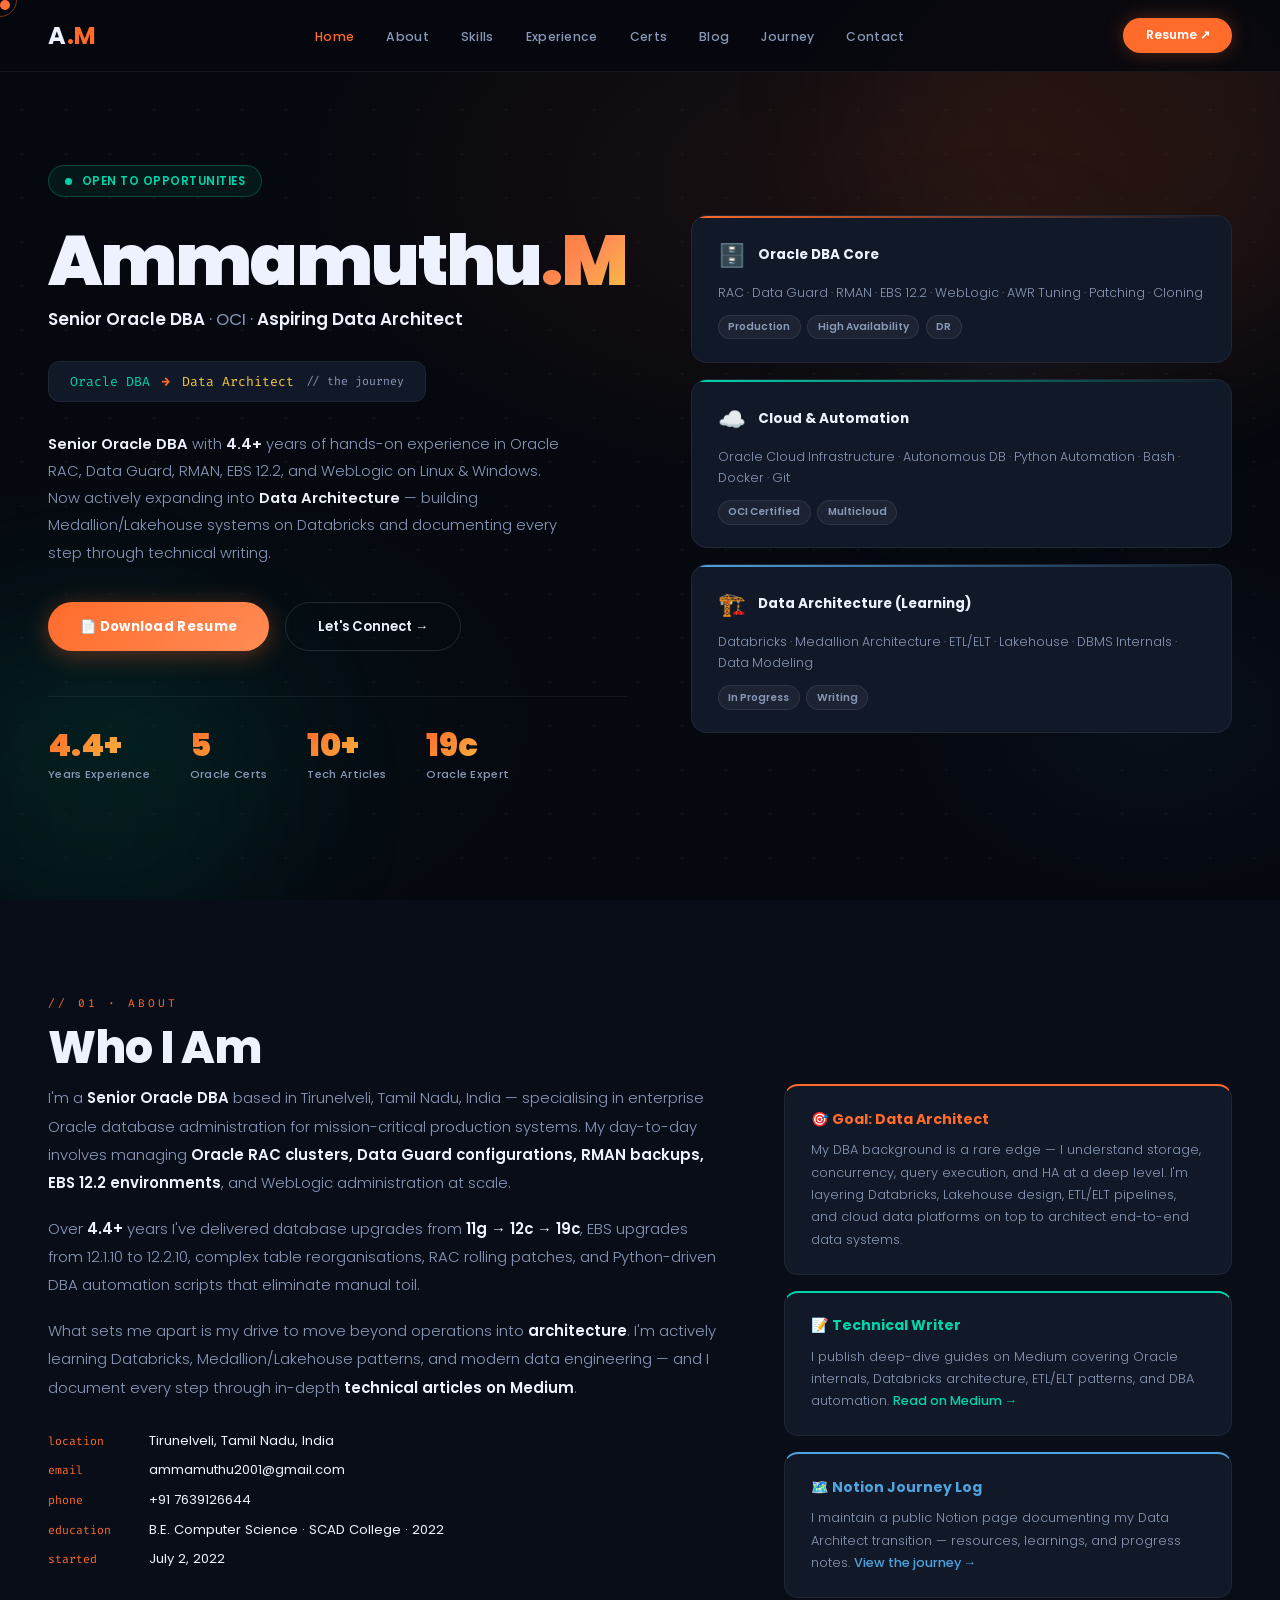
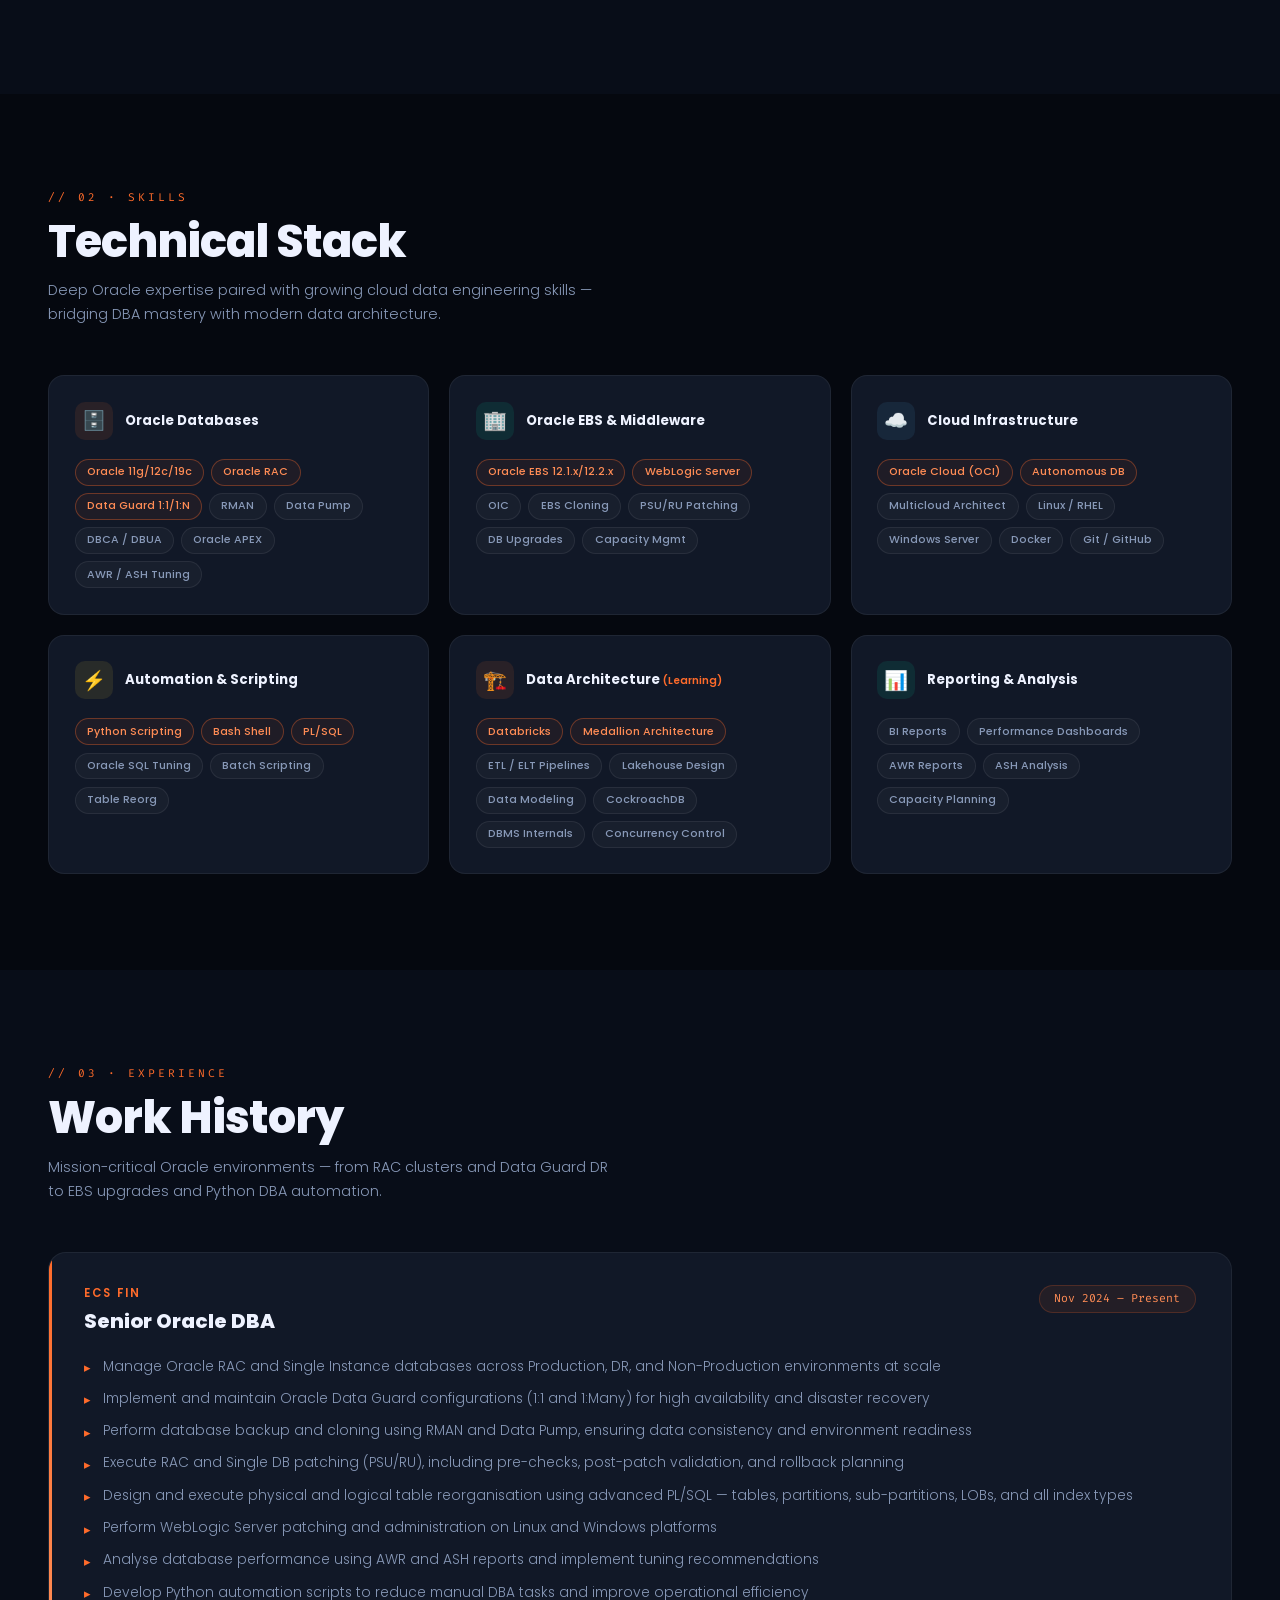
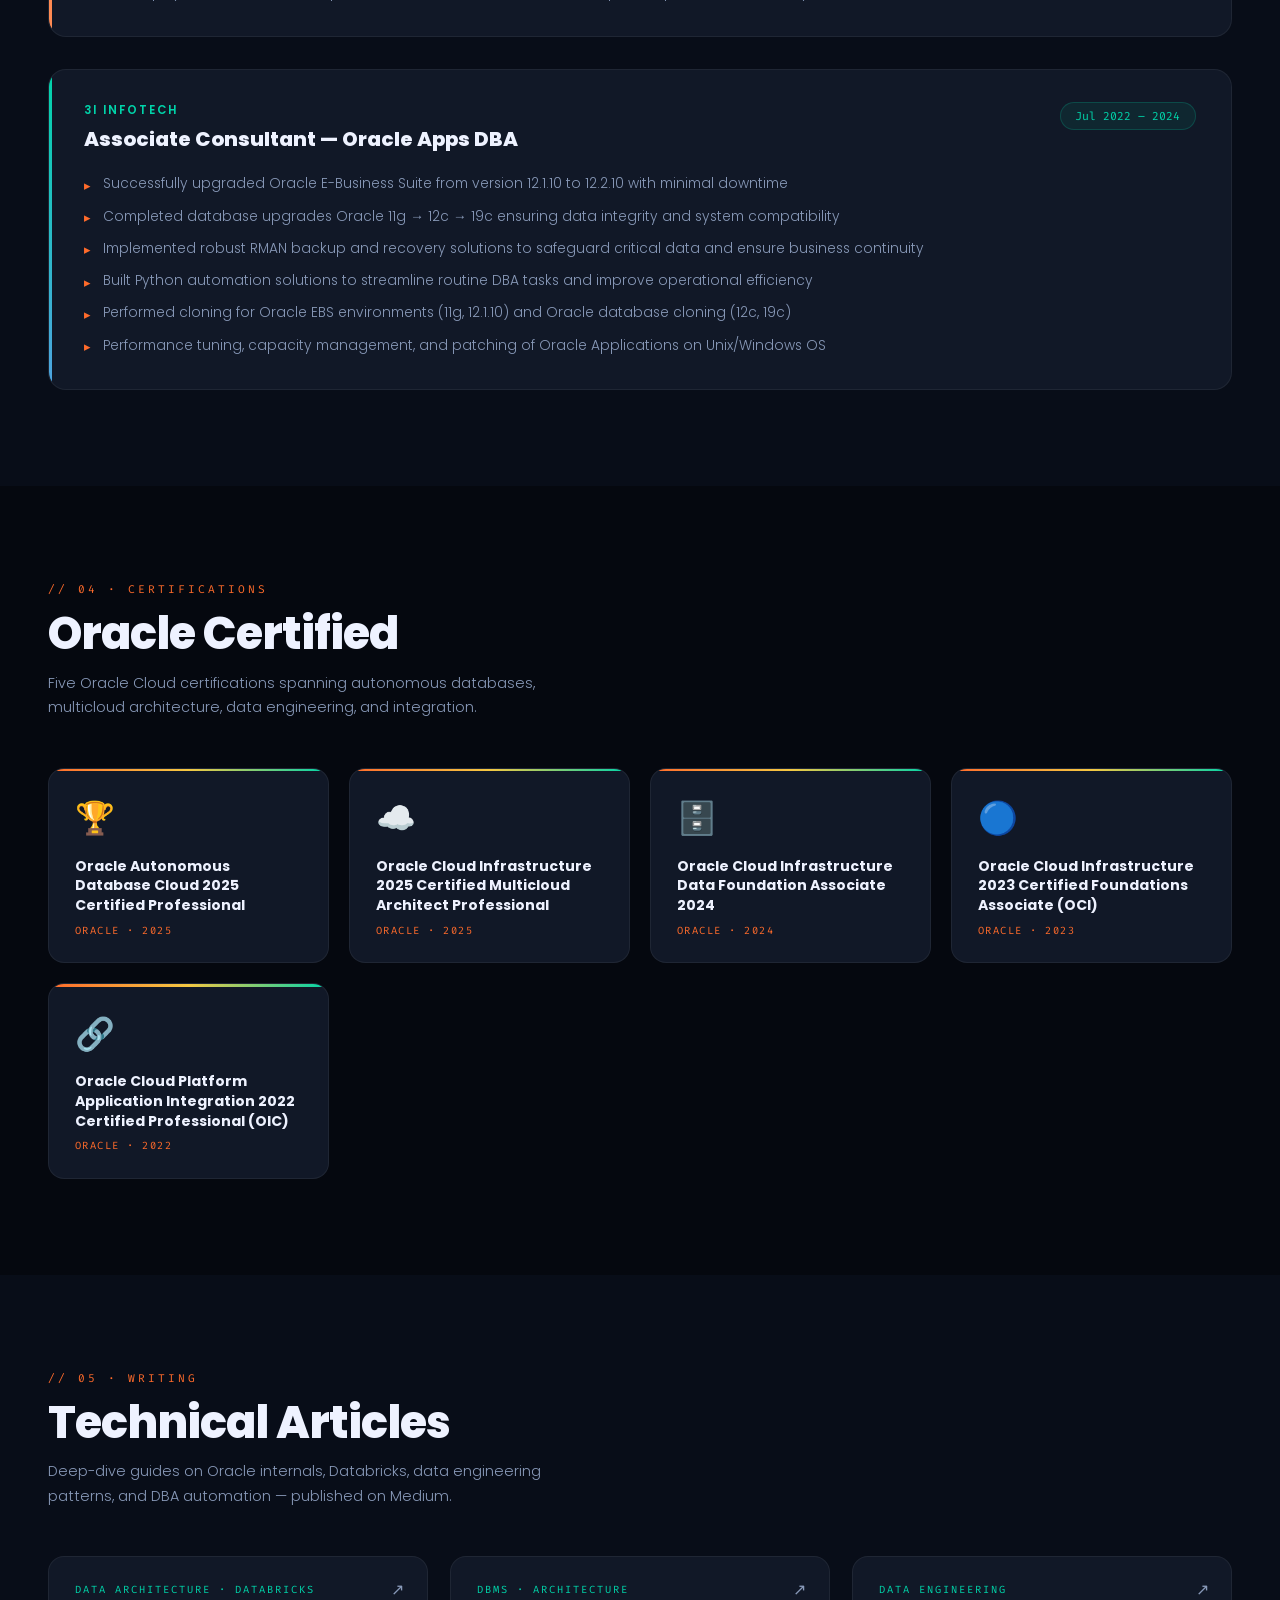
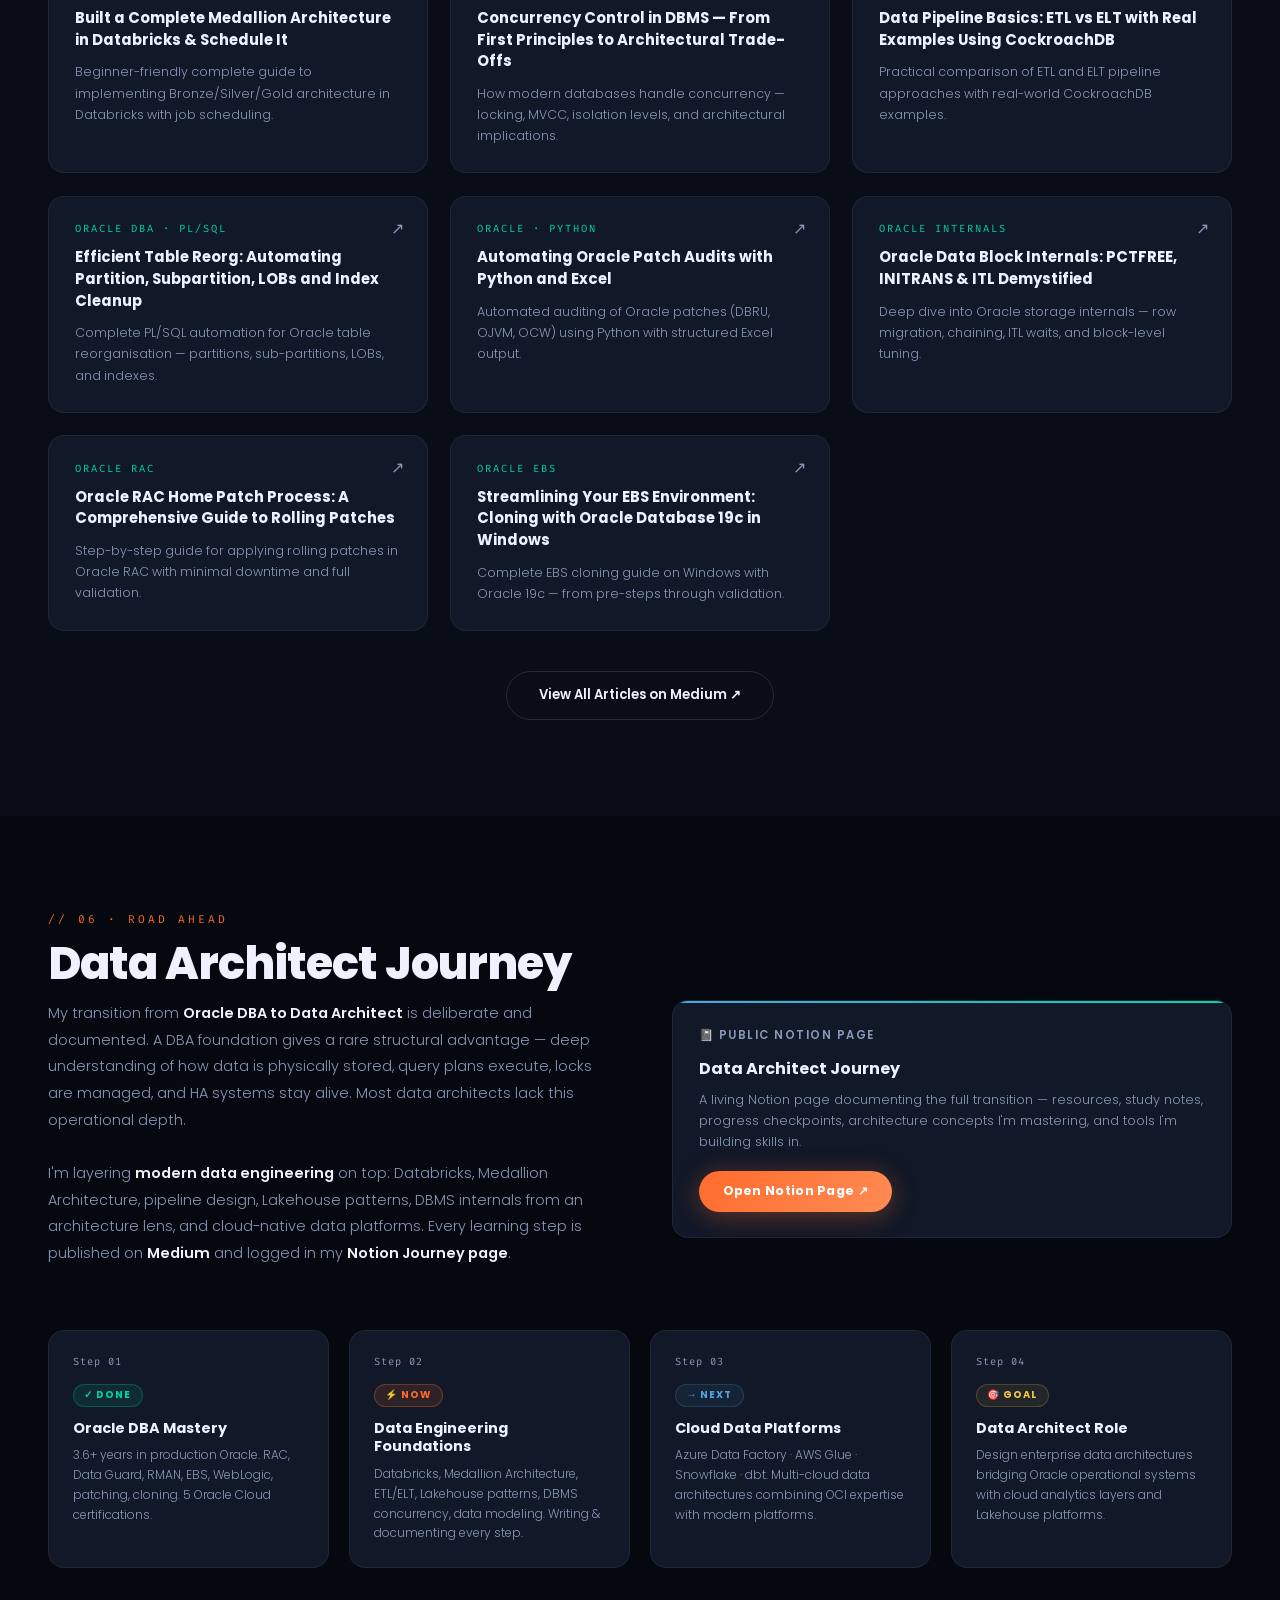
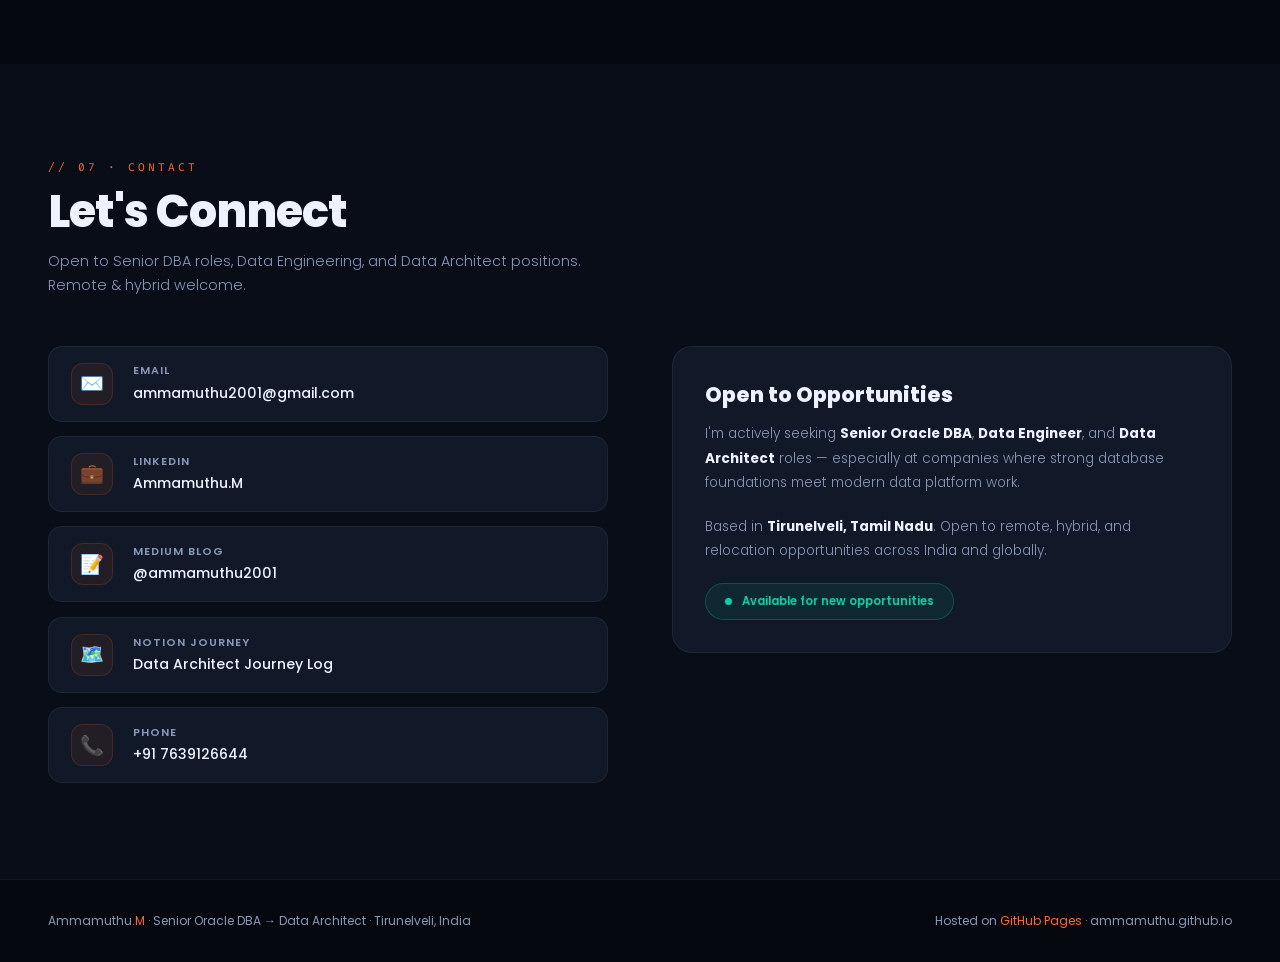
==== index.html @ e43c686a "Portfolio" ====
<!DOCTYPE html>
<html lang="en">
<head>
  <meta charset="UTF-8"/>
  <meta name="viewport" content="width=device-width, initial-scale=1.0"/>
  <title>Ammamuthu M — Senior Oracle DBA · Data Architect</title>
  <link href="https://fonts.googleapis.com/css2?family=Poppins:wght@300;400;500;600;700;800;900&family=Fira+Code:wght@300;400;500&display=swap" rel="stylesheet"/>
  <style>
    :root {
      --bg:      #05080f;
      --bg2:     #080d18;
      --bg3:     #0e1525;
      --card:    #111827;
      --orange:  #ff6b2b;
      --orange2: #ff8c55;
      --teal:    #00d4aa;
      --blue:    #4fa3e0;
      --gold:    #f5c842;
      --text:    #eef2ff;
      --sub:     #8899b8;
      --border:  rgba(255,255,255,0.06);
    }
    *,*::before,*::after{margin:0;padding:0;box-sizing:border-box;}
    html{scroll-behavior:smooth;}
    body{background:var(--bg);color:var(--text);font-family:'Poppins',sans-serif;overflow-x:hidden;}

    /* CURSOR */
    .cursor{width:10px;height:10px;border-radius:50%;background:var(--orange);position:fixed;pointer-events:none;z-index:9999;transition:transform .15s;mix-blend-mode:screen;}
    .cursor-ring{width:34px;height:34px;border-radius:50%;border:1px solid rgba(255,107,43,.45);position:fixed;pointer-events:none;z-index:9998;transition:all .18s ease;}

    /* NAV */
    nav{position:fixed;top:0;left:0;right:0;z-index:500;padding:1.1rem 3rem;display:flex;justify-content:space-between;align-items:center;background:rgba(5,8,15,.85);backdrop-filter:blur(20px);border-bottom:1px solid var(--border);}
    .nav-name{font-size:1.5rem;font-weight:700;color:var(--text);letter-spacing:.5px;}
    .nav-name span{color:var(--orange);}
    .nav-links{display:flex;gap:2rem;list-style:none;}
    .nav-links a{font-size:.77rem;font-weight:500;color:var(--sub);text-decoration:none;letter-spacing:.3px;transition:color .25s;position:relative;}
    .nav-links a::after{content:'';position:absolute;bottom:-3px;left:0;right:0;height:1.5px;background:var(--orange);transform:scaleX(0);transform-origin:left;transition:transform .3s;}
    .nav-links a:hover{color:var(--orange);}
    .nav-links a:hover::after{transform:scaleX(1);}
    .nav-cta{font-size:.75rem;font-weight:600;padding:.55rem 1.4rem;background:var(--orange);color:#fff;border-radius:50px;text-decoration:none;transition:all .3s;box-shadow:0 0 20px rgba(255,107,43,.3);}
    .nav-cta:hover{background:var(--orange2);transform:translateY(-2px);box-shadow:0 6px 30px rgba(255,107,43,.45);}

    /* HERO */
    #home{min-height:100vh;display:flex;align-items:center;padding:7rem 3rem 4rem;position:relative;overflow:hidden;}
    .hero-mesh{position:absolute;inset:0;pointer-events:none;background:radial-gradient(ellipse 80% 60% at 70% 20%,rgba(255,107,43,.09) 0%,transparent 60%),radial-gradient(ellipse 60% 50% at 10% 80%,rgba(0,212,170,.06) 0%,transparent 55%),radial-gradient(ellipse 40% 40% at 90% 80%,rgba(79,163,224,.05) 0%,transparent 50%);}
    .hero-dots{position:absolute;inset:0;pointer-events:none;background-image:radial-gradient(circle,rgba(255,255,255,.04) 1px,transparent 1px);background-size:44px 44px;}
    .orb{position:absolute;border-radius:50%;filter:blur(80px);pointer-events:none;animation:floatOrb 8s ease-in-out infinite;}
    .orb-1{width:500px;height:500px;background:rgba(255,107,43,.08);top:-150px;right:-100px;}
    .orb-2{width:350px;height:350px;background:rgba(0,212,170,.06);bottom:-80px;left:-80px;animation-delay:-4s;}
    .orb-3{width:200px;height:200px;background:rgba(79,163,224,.07);top:30%;right:15%;animation-delay:-2s;}
    @keyframes floatOrb{0%,100%{transform:translateY(0) scale(1);}50%{transform:translateY(-30px) scale(1.05);}}

    .hero-inner{max-width:1200px;margin:0 auto;position:relative;z-index:2;display:grid;grid-template-columns:1fr 1fr;gap:4rem;align-items:center;}

    .hero-badge{display:inline-flex;align-items:center;gap:.6rem;background:rgba(0,212,170,.08);border:1px solid rgba(0,212,170,.25);padding:.4rem 1rem;border-radius:50px;margin-bottom:1.8rem;font-size:.72rem;font-weight:600;color:var(--teal);letter-spacing:.5px;text-transform:uppercase;}
    .badge-dot{width:7px;height:7px;border-radius:50%;background:var(--teal);animation:pulse 2s infinite;}
    @keyframes pulse{0%,100%{opacity:1;transform:scale(1);}50%{opacity:.4;transform:scale(.8);}}

    h1.name{font-size:clamp(2.8rem,5.5vw,5.5rem);font-weight:900;line-height:1;letter-spacing:-2px;margin-bottom:.6rem;}
    h1.name .first{color:var(--text);}
    h1.name .last{background:linear-gradient(135deg,var(--orange),var(--orange2),var(--gold));-webkit-background-clip:text;-webkit-text-fill-color:transparent;background-clip:text;}

    .hero-role{font-size:1.05rem;font-weight:400;color:var(--sub);margin-bottom:1.8rem;}
    .hero-role strong{color:var(--text);font-weight:600;}

    .journey-pill{display:inline-flex;align-items:center;gap:.75rem;background:var(--card);border:1px solid var(--border);padding:.7rem 1.3rem;border-radius:12px;margin-bottom:1.8rem;font-family:'Fira Code',monospace;font-size:.82rem;}
    .pill-from{color:var(--teal);}
    .pill-arrow{color:var(--orange);font-weight:700;}
    .pill-to{color:var(--gold);}

    .hero-bio{font-size:.92rem;font-weight:300;line-height:1.85;color:var(--sub);margin-bottom:2.2rem;max-width:520px;}
    .hero-bio strong{color:var(--text);font-weight:600;}

    .hero-btns{display:flex;gap:1rem;flex-wrap:wrap;margin-bottom:2.8rem;}
    .btn-fill{display:inline-flex;align-items:center;gap:.5rem;padding:.85rem 2rem;background:linear-gradient(135deg,var(--orange),var(--orange2));color:#fff;font-weight:700;font-size:.82rem;text-decoration:none;border-radius:50px;letter-spacing:.3px;box-shadow:0 4px 25px rgba(255,107,43,.35);transition:all .3s;font-family:'Poppins',sans-serif;}
    .btn-fill:hover{transform:translateY(-3px);box-shadow:0 10px 40px rgba(255,107,43,.5);}
    .btn-ghost{display:inline-flex;align-items:center;gap:.5rem;padding:.85rem 2rem;background:transparent;color:var(--text);font-weight:600;font-size:.82rem;text-decoration:none;border-radius:50px;border:1.5px solid rgba(255,255,255,.12);transition:all .3s;font-family:'Poppins',sans-serif;}
    .btn-ghost:hover{border-color:var(--orange);color:var(--orange);}

    .hero-stats{display:flex;gap:2.5rem;padding-top:2rem;border-top:1px solid var(--border);}
    .stat-val{font-size:2rem;font-weight:900;background:linear-gradient(135deg,var(--orange),var(--gold));-webkit-background-clip:text;-webkit-text-fill-color:transparent;background-clip:text;line-height:1;}
    .stat-lbl{font-size:.7rem;color:var(--sub);margin-top:.3rem;font-weight:500;letter-spacing:.3px;}

    /* Hero right cards */
    .hero-right{display:flex;flex-direction:column;gap:1rem;}
    .hero-card{background:var(--card);border:1px solid var(--border);border-radius:16px;padding:1.4rem 1.6rem;transition:all .3s;position:relative;overflow:hidden;}
    .hero-card::before{content:'';position:absolute;top:0;left:0;right:0;height:2px;}
    .hero-card.c-orange::before{background:linear-gradient(90deg,var(--orange),transparent);}
    .hero-card.c-teal::before{background:linear-gradient(90deg,var(--teal),transparent);}
    .hero-card.c-blue::before{background:linear-gradient(90deg,var(--blue),transparent);}
    .hero-card:hover{transform:translateX(6px);border-color:rgba(255,107,43,.2);}
    .hc-top{display:flex;align-items:center;gap:.75rem;margin-bottom:.6rem;}
    .hc-icon{font-size:1.4rem;}
    .hc-title{font-size:.85rem;font-weight:700;color:var(--text);}
    .hc-body{font-size:.78rem;font-weight:300;color:var(--sub);line-height:1.7;}
    .hc-tags{display:flex;flex-wrap:wrap;gap:.4rem;margin-top:.75rem;}
    .hc-tag{font-size:.65rem;font-weight:600;padding:.2rem .6rem;border-radius:50px;background:rgba(255,255,255,.05);border:1px solid rgba(255,255,255,.08);color:var(--sub);}

    /* SECTIONS */
    section{padding:6rem 3rem;}
    .inner{max-width:1200px;margin:0 auto;}
    .sec-eyebrow{font-family:'Fira Code',monospace;font-size:.7rem;font-weight:400;color:var(--orange);text-transform:uppercase;letter-spacing:3px;margin-bottom:.75rem;}
    .sec-title{font-size:clamp(1.8rem,3.5vw,2.8rem);font-weight:800;letter-spacing:-1px;line-height:1.1;margin-bottom:.75rem;}
    .sec-sub{font-size:.9rem;font-weight:300;color:var(--sub);line-height:1.7;max-width:560px;margin-bottom:3rem;}

    /* ABOUT */
    #about{background:var(--bg2);}
    .about-grid{display:grid;grid-template-columns:3fr 2fr;gap:4rem;align-items:start;}
    .about-text p{font-size:.93rem;font-weight:300;line-height:1.9;color:var(--sub);margin-bottom:1.1rem;}
    .about-text p strong{color:var(--text);font-weight:600;}
    .meta-list{margin-top:1.8rem;display:flex;flex-direction:column;gap:.6rem;}
    .meta-row{display:flex;gap:1rem;align-items:baseline;font-size:.82rem;}
    .meta-k{font-family:'Fira Code',monospace;color:var(--orange);min-width:85px;font-size:.72rem;}
    .meta-v{color:var(--text);font-weight:400;}
    .about-cards{display:flex;flex-direction:column;gap:1rem;}
    .about-card{background:var(--card);border:1px solid var(--border);border-radius:14px;padding:1.4rem 1.6rem;transition:all .3s;}
    .about-card:hover{transform:translateY(-3px);}
    .about-card h4{font-size:.88rem;font-weight:700;margin-bottom:.6rem;}
    .about-card p{font-size:.8rem;font-weight:300;color:var(--sub);line-height:1.75;}
    .about-card a{font-weight:500;text-decoration:none;}

    /* SKILLS */
    #skills{background:var(--bg);}
    .skills-wrap{display:grid;grid-template-columns:repeat(3,1fr);gap:1.25rem;}
    .skill-block{background:var(--card);border:1px solid var(--border);border-radius:16px;padding:1.6rem;transition:all .35s;position:relative;overflow:hidden;}
    .skill-block:hover{transform:translateY(-4px);border-color:rgba(255,107,43,.22);}
    .sb-head{display:flex;align-items:center;gap:.75rem;margin-bottom:1.2rem;}
    .sb-icon{width:38px;height:38px;border-radius:10px;display:flex;align-items:center;justify-content:center;font-size:1.2rem;}
    .sb-title{font-size:.82rem;font-weight:700;color:var(--text);}
    .sb-tags{display:flex;flex-wrap:wrap;gap:.45rem;}
    .stag{font-size:.68rem;font-weight:500;padding:.28rem .7rem;border-radius:50px;border:1px solid rgba(255,255,255,.07);color:#8899b8;background:rgba(255,255,255,.03);transition:all .2s;}
    .stag.hot{border-color:rgba(255,107,43,.35);color:var(--orange2);background:rgba(255,107,43,.06);}
    .stag:hover{border-color:var(--orange);color:var(--orange);}

    /* EXPERIENCE */
    #experience{background:var(--bg2);}
    .exp-list{display:flex;flex-direction:column;gap:2rem;}
    .exp-item{background:var(--card);border:1px solid var(--border);border-radius:18px;padding:2rem 2.2rem;position:relative;overflow:hidden;transition:all .3s;}
    .exp-item::before{content:'';position:absolute;left:0;top:0;bottom:0;width:3px;border-radius:3px 0 0 3px;}
    .exp-item.current::before{background:linear-gradient(180deg,var(--orange),var(--orange2));}
    .exp-item.past::before{background:linear-gradient(180deg,var(--teal),var(--blue));}
    .exp-item:hover{transform:translateX(6px);border-color:rgba(255,107,43,.2);}
    .exp-header{display:flex;justify-content:space-between;align-items:flex-start;margin-bottom:1.2rem;flex-wrap:wrap;gap:.5rem;}
    .exp-company{font-size:.72rem;font-weight:600;color:var(--orange);text-transform:uppercase;letter-spacing:2px;margin-bottom:.3rem;}
    .exp-role{font-size:1.25rem;font-weight:800;color:var(--text);}
    .exp-period{font-family:'Fira Code',monospace;font-size:.72rem;padding:.35rem .9rem;background:rgba(255,107,43,.08);border:1px solid rgba(255,107,43,.2);border-radius:50px;color:var(--orange2);white-space:nowrap;}
    .exp-period.past{background:rgba(0,212,170,.08);border-color:rgba(0,212,170,.2);color:var(--teal);}
    .exp-bullets{list-style:none;display:flex;flex-direction:column;gap:.6rem;}
    .exp-bullets li{display:flex;gap:.75rem;font-size:.86rem;font-weight:300;color:#8899b8;line-height:1.65;}
    .exp-bullets li::before{content:'▸';color:var(--orange);flex-shrink:0;margin-top:.1rem;font-size:.8rem;}

    /* CERTS */
    #certifications{background:var(--bg);}
    .certs-grid{display:grid;grid-template-columns:repeat(auto-fit,minmax(270px,1fr));gap:1.25rem;}
    .cert{background:var(--card);border:1px solid var(--border);border-radius:16px;padding:1.6rem;transition:all .3s;position:relative;overflow:hidden;}
    .cert::before{content:'';position:absolute;top:0;left:0;right:0;height:2.5px;background:linear-gradient(90deg,var(--orange),var(--gold),var(--teal));}
    .cert:hover{transform:translateY(-5px);box-shadow:0 20px 50px rgba(0,0,0,.4);border-color:rgba(255,107,43,.2);}
    .cert-badge{font-size:2rem;margin-bottom:.9rem;}
    .cert-name{font-size:.88rem;font-weight:700;color:var(--text);line-height:1.4;margin-bottom:.5rem;}
    .cert-issuer{font-family:'Fira Code',monospace;font-size:.65rem;color:var(--orange);text-transform:uppercase;letter-spacing:1.5px;}

    /* BLOG */
    #blog{background:var(--bg2);}
    .blog-grid{display:grid;grid-template-columns:repeat(auto-fit,minmax(330px,1fr));gap:1.4rem;}
    .blog-post{background:var(--card);border:1px solid var(--border);border-radius:16px;padding:1.6rem;text-decoration:none;display:flex;flex-direction:column;transition:all .3s;position:relative;overflow:hidden;}
    .blog-post::after{content:'↗';position:absolute;top:1.2rem;right:1.4rem;font-size:1rem;color:var(--sub);transition:all .3s;}
    .blog-post:hover{transform:translateY(-5px);border-color:rgba(255,107,43,.2);box-shadow:0 16px 50px rgba(0,0,0,.35);}
    .blog-post:hover::after{color:var(--orange);transform:translate(3px,-3px);}
    .bp-topic{font-family:'Fira Code',monospace;font-size:.65rem;color:var(--teal);text-transform:uppercase;letter-spacing:2px;margin-bottom:.7rem;}
    .bp-title{font-size:.93rem;font-weight:700;color:var(--text);line-height:1.45;margin-bottom:.7rem;}
    .bp-desc{font-size:.78rem;font-weight:300;color:var(--sub);line-height:1.7;flex:1;}
    .blog-cta{text-align:center;margin-top:2.5rem;}

    /* JOURNEY */
    #journey{background:var(--bg);}
    .journey-intro{display:grid;grid-template-columns:1fr 1fr;gap:4rem;align-items:start;margin-bottom:4rem;}
    .journey-desc{font-size:.9rem;font-weight:300;color:var(--sub);line-height:1.85;}
    .journey-desc strong{color:var(--text);font-weight:600;}
    .notion-card{background:var(--card);border:1px solid var(--border);border-radius:16px;padding:1.6rem;position:relative;overflow:hidden;}
    .notion-card::before{content:'';position:absolute;top:0;left:0;right:0;height:2px;background:linear-gradient(90deg,var(--blue),var(--teal));}
    .notion-card-lbl{font-size:.72rem;font-weight:600;color:var(--sub);text-transform:uppercase;letter-spacing:1.5px;margin-bottom:.75rem;}
    .notion-card-title{font-size:1rem;font-weight:700;margin-bottom:.5rem;}
    .notion-card-desc{font-size:.8rem;font-weight:300;color:var(--sub);line-height:1.65;margin-bottom:1.2rem;}

    .roadmap-grid{display:grid;grid-template-columns:repeat(4,1fr);gap:1.25rem;}
    .rm-step{background:var(--card);border:1px solid var(--border);border-radius:16px;padding:1.5rem;transition:all .3s;}
    .rm-step:hover{transform:translateY(-4px);border-color:rgba(255,107,43,.2);}
    .rm-num{font-family:'Fira Code',monospace;font-size:.65rem;color:var(--sub);margin-bottom:.75rem;letter-spacing:1px;}
    .rm-status{display:inline-block;font-size:.62rem;font-weight:700;padding:.2rem .65rem;border-radius:50px;text-transform:uppercase;letter-spacing:1px;margin-bottom:.75rem;}
    .s-done{background:rgba(0,212,170,.1);color:var(--teal);border:1px solid rgba(0,212,170,.25);}
    .s-now{background:rgba(255,107,43,.12);color:var(--orange);border:1px solid rgba(255,107,43,.3);animation:glow-pulse 2s infinite;}
    .s-next{background:rgba(79,163,224,.08);color:var(--blue);border:1px solid rgba(79,163,224,.2);}
    .s-goal{background:rgba(245,200,66,.08);color:var(--gold);border:1px solid rgba(245,200,66,.2);}
    @keyframes glow-pulse{0%,100%{box-shadow:0 0 0 rgba(255,107,43,0);}50%{box-shadow:0 0 12px rgba(255,107,43,.4);}}
    .rm-title{font-size:.9rem;font-weight:700;margin-bottom:.5rem;line-height:1.3;}
    .rm-desc{font-size:.75rem;font-weight:300;color:var(--sub);line-height:1.65;}

    /* CONTACT */
    #contact{background:var(--bg2);}
    .contact-grid{display:grid;grid-template-columns:1fr 1fr;gap:4rem;align-items:start;}
    .contact-links{display:flex;flex-direction:column;gap:.9rem;}
    .cl{display:flex;align-items:center;gap:1.2rem;padding:1rem 1.4rem;background:var(--card);border:1px solid var(--border);border-radius:14px;text-decoration:none;color:var(--text);transition:all .3s;}
    .cl:hover{border-color:rgba(255,107,43,.3);transform:translateX(5px);}
    .cl-icon{width:42px;height:42px;border-radius:12px;background:rgba(255,107,43,.08);border:1px solid rgba(255,107,43,.15);display:flex;align-items:center;justify-content:center;font-size:1.2rem;flex-shrink:0;}
    .cl-label{font-size:.68rem;font-weight:600;color:var(--sub);text-transform:uppercase;letter-spacing:1px;margin-bottom:.2rem;}
    .cl-val{font-size:.88rem;font-weight:500;}
    .contact-right{background:var(--card);border:1px solid var(--border);border-radius:20px;padding:2rem;}
    .contact-right h3{font-size:1.3rem;font-weight:800;margin-bottom:.8rem;}
    .contact-right p{font-size:.85rem;font-weight:300;color:var(--sub);line-height:1.8;margin-bottom:1.2rem;}
    .avail{display:inline-flex;align-items:center;gap:.6rem;padding:.55rem 1.2rem;border-radius:50px;background:rgba(0,212,170,.08);border:1px solid rgba(0,212,170,.25);font-size:.72rem;font-weight:600;color:var(--teal);}
    .avail-dot{width:7px;height:7px;border-radius:50%;background:var(--teal);animation:pulse 2s infinite;}

    /* FOOTER */
    footer{padding:2rem 3rem;border-top:1px solid var(--border);display:flex;justify-content:space-between;align-items:center;font-size:.75rem;color:var(--sub);flex-wrap:wrap;gap:.5rem;}
    footer .fo{color:var(--orange);}

    /* REVEAL */
    .reveal{opacity:0;transform:translateY(28px);transition:opacity .7s ease,transform .7s ease;}
    .reveal.visible{opacity:1;transform:translateY(0);}
    .reveal-l{opacity:0;transform:translateX(-28px);transition:opacity .7s ease,transform .7s ease;}
    .reveal-l.visible{opacity:1;transform:translateX(0);}

    /* RESPONSIVE */
    @media(max-width:1024px){
      .hero-inner{grid-template-columns:1fr;}
      .hero-right{display:none;}
      .skills-wrap{grid-template-columns:repeat(2,1fr);}
      .roadmap-grid{grid-template-columns:repeat(2,1fr);}
    }
    @media(max-width:768px){
      nav{padding:1rem 1.2rem;}
      .nav-links{display:none;}
      section{padding:4rem 1.5rem;}
      .about-grid,.contact-grid,.journey-intro{grid-template-columns:1fr;gap:2rem;}
      .skills-wrap{grid-template-columns:1fr;}
      .roadmap-grid{grid-template-columns:1fr 1fr;}
      h1.name{letter-spacing:-1px;}
    }
    @media(max-width:480px){
      .roadmap-grid{grid-template-columns:1fr;}
      .hero-stats{gap:1.5rem;}
      .stat-val{font-size:1.5rem;}
    }
  </style>
</head>
<body>

<div class="cursor" id="cursor"></div>
<div class="cursor-ring" id="cursorRing"></div>

<!-- NAV -->
<nav>
  <div class="nav-name">A<span>.M</span></div>
  <ul class="nav-links">
    <li><a href="#home">Home</a></li>
    <li><a href="#about">About</a></li>
    <li><a href="#skills">Skills</a></li>
    <li><a href="#experience">Experience</a></li>
    <li><a href="#certifications">Certs</a></li>
    <li><a href="#blog">Blog</a></li>
    <li><a href="#journey">Journey</a></li>
    <li><a href="#contact">Contact</a></li>
  </ul>
  <a href="https://drive.google.com/file/d/1HIdIQos8ESiyCvPLMY0kb2cvi-lAjPSE/view?usp=sharing" target="_blank" class="nav-cta">Resume ↗</a>
</nav>

<!-- HERO -->
<section id="home">
  <div class="hero-mesh"></div>
  <div class="hero-dots"></div>
  <div class="orb orb-1"></div>
  <div class="orb orb-2"></div>
  <div class="orb orb-3"></div>
  <div class="hero-inner">
    <div class="hero-left">
      <div class="hero-badge"><span class="badge-dot"></span>Open to Opportunities</div>
      <h1 class="name"><span class="first">Ammamuthu</span><span class="last">.M</span></h1>
      <p class="hero-role"><strong>Senior Oracle DBA</strong> · OCI · <strong>Aspiring Data Architect</strong></p>
      <div class="journey-pill">
        <span class="pill-from">Oracle DBA</span>
        <span class="pill-arrow">→</span>
        <span class="pill-to">Data Architect</span>
        <span style="color:var(--sub);font-size:.72rem">// the journey</span>
      </div>
      <p class="hero-bio">
        <strong>Senior Oracle DBA</strong> with <strong id="exp-hero">--</strong> years of hands-on experience in Oracle RAC, Data Guard, RMAN, EBS 12.2, and WebLogic on Linux &amp; Windows. Now actively expanding into <strong>Data Architecture</strong> — building Medallion/Lakehouse systems on Databricks and documenting every step through technical writing.
      </p>
      <div class="hero-btns">
        <a href="https://drive.google.com/file/d/1HIdIQos8ESiyCvPLMY0kb2cvi-lAjPSE/view?usp=sharing" target="_blank" class="btn-fill">📄 Download Resume</a>
        <a href="#contact" class="btn-ghost">Let's Connect →</a>
      </div>
      <div class="hero-stats">
        <div><div class="stat-val" id="stat-exp">--</div><div class="stat-lbl">Years Experience</div></div>
        <div><div class="stat-val">5</div><div class="stat-lbl">Oracle Certs</div></div>
        <div><div class="stat-val">10+</div><div class="stat-lbl">Tech Articles</div></div>
        <div><div class="stat-val">19c</div><div class="stat-lbl">Oracle Expert</div></div>
      </div>
    </div>
    <div class="hero-right">
      <div class="hero-card c-orange">
        <div class="hc-top"><span class="hc-icon">🗄️</span><span class="hc-title">Oracle DBA Core</span></div>
        <div class="hc-body">RAC · Data Guard · RMAN · EBS 12.2 · WebLogic · AWR Tuning · Patching · Cloning</div>
        <div class="hc-tags"><span class="hc-tag">Production</span><span class="hc-tag">High Availability</span><span class="hc-tag">DR</span></div>
      </div>
      <div class="hero-card c-teal">
        <div class="hc-top"><span class="hc-icon">☁️</span><span class="hc-title">Cloud & Automation</span></div>
        <div class="hc-body">Oracle Cloud Infrastructure · Autonomous DB · Python Automation · Bash · Docker · Git</div>
        <div class="hc-tags"><span class="hc-tag">OCI Certified</span><span class="hc-tag">Multicloud</span></div>
      </div>
      <div class="hero-card c-blue">
        <div class="hc-top"><span class="hc-icon">🏗️</span><span class="hc-title">Data Architecture (Learning)</span></div>
        <div class="hc-body">Databricks · Medallion Architecture · ETL/ELT · Lakehouse · DBMS Internals · Data Modeling</div>
        <div class="hc-tags"><span class="hc-tag">In Progress</span><span class="hc-tag">Writing</span></div>
      </div>
    </div>
  </div>
</section>

<!-- ABOUT -->
<section id="about">
  <div class="inner">
    <div class="sec-eyebrow">// 01 · About</div>
    <h2 class="sec-title">Who I Am</h2>
    <div class="about-grid">
      <div class="about-text reveal-l">
        <p>I'm a <strong>Senior Oracle DBA</strong> based in Tirunelveli, Tamil Nadu, India — specialising in enterprise Oracle database administration for mission-critical production systems. My day-to-day involves managing <strong>Oracle RAC clusters, Data Guard configurations, RMAN backups, EBS 12.2 environments</strong>, and WebLogic administration at scale.</p>
        <p>Over <strong id="about-exp">--</strong> years I've delivered database upgrades from <strong>11g → 12c → 19c</strong>, EBS upgrades from 12.1.10 to 12.2.10, complex table reorganisations, RAC rolling patches, and Python-driven DBA automation scripts that eliminate manual toil.</p>
        <p>What sets me apart is my drive to move beyond operations into <strong>architecture</strong>. I'm actively learning Databricks, Medallion/Lakehouse patterns, and modern data engineering — and I document every step through in-depth <strong>technical articles on Medium</strong>.</p>
        <div class="meta-list">
          <div class="meta-row"><span class="meta-k">location</span><span class="meta-v">Tirunelveli, Tamil Nadu, India</span></div>
          <div class="meta-row"><span class="meta-k">email</span><span class="meta-v">ammamuthu2001@gmail.com</span></div>
          <div class="meta-row"><span class="meta-k">phone</span><span class="meta-v">+91 7639126644</span></div>
          <div class="meta-row"><span class="meta-k">education</span><span class="meta-v">B.E. Computer Science · SCAD College · 2022</span></div>
          <div class="meta-row"><span class="meta-k">started</span><span class="meta-v">July 2, 2022</span></div>
        </div>
      </div>
      <div class="about-cards reveal">
        <div class="about-card" style="border-top:2px solid var(--orange)">
          <h4 style="color:var(--orange)">🎯 Goal: Data Architect</h4>
          <p>My DBA background is a rare edge — I understand storage, concurrency, query execution, and HA at a deep level. I'm layering Databricks, Lakehouse design, ETL/ELT pipelines, and cloud data platforms on top to architect end-to-end data systems.</p>
        </div>
        <div class="about-card" style="border-top:2px solid var(--teal)">
          <h4 style="color:var(--teal)">📝 Technical Writer</h4>
          <p>I publish deep-dive guides on Medium covering Oracle internals, Databricks architecture, ETL/ELT patterns, and DBA automation. <a href="https://medium.com/@ammamuthu2001" target="_blank" style="color:var(--teal)">Read on Medium →</a></p>
        </div>
        <div class="about-card" style="border-top:2px solid var(--blue)">
          <h4 style="color:var(--blue)">🗺️ Notion Journey Log</h4>
          <p>I maintain a public Notion page documenting my Data Architect transition — resources, learnings, and progress notes. <a href="https://simple-aragon-cd0.notion.site/Data-Architect-Journey-22d7ba5b6b7480ec9e7fe88318d1a655" target="_blank" style="color:var(--blue)">View the journey →</a></p>
        </div>
      </div>
    </div>
  </div>
</section>

<!-- SKILLS -->
<section id="skills">
  <div class="inner">
    <div class="sec-eyebrow">// 02 · Skills</div>
    <h2 class="sec-title">Technical Stack</h2>
    <p class="sec-sub">Deep Oracle expertise paired with growing cloud data engineering skills — bridging DBA mastery with modern data architecture.</p>
    <div class="skills-wrap">
      <div class="skill-block reveal">
        <div class="sb-head"><div class="sb-icon" style="background:rgba(255,107,43,.1)">🗄️</div><div class="sb-title">Oracle Databases</div></div>
        <div class="sb-tags">
          <span class="stag hot">Oracle 11g/12c/19c</span><span class="stag hot">Oracle RAC</span><span class="stag hot">Data Guard 1:1/1:N</span><span class="stag">RMAN</span><span class="stag">Data Pump</span><span class="stag">DBCA / DBUA</span><span class="stag">Oracle APEX</span><span class="stag">AWR / ASH Tuning</span>
        </div>
      </div>
      <div class="skill-block reveal">
        <div class="sb-head"><div class="sb-icon" style="background:rgba(0,212,170,.1)">🏢</div><div class="sb-title">Oracle EBS & Middleware</div></div>
        <div class="sb-tags">
          <span class="stag hot">Oracle EBS 12.1.x/12.2.x</span><span class="stag hot">WebLogic Server</span><span class="stag">OIC</span><span class="stag">EBS Cloning</span><span class="stag">PSU/RU Patching</span><span class="stag">DB Upgrades</span><span class="stag">Capacity Mgmt</span>
        </div>
      </div>
      <div class="skill-block reveal">
        <div class="sb-head"><div class="sb-icon" style="background:rgba(79,163,224,.1)">☁️</div><div class="sb-title">Cloud Infrastructure</div></div>
        <div class="sb-tags">
          <span class="stag hot">Oracle Cloud (OCI)</span><span class="stag hot">Autonomous DB</span><span class="stag">Multicloud Architect</span><span class="stag">Linux / RHEL</span><span class="stag">Windows Server</span><span class="stag">Docker</span><span class="stag">Git / GitHub</span>
        </div>
      </div>
      <div class="skill-block reveal">
        <div class="sb-head"><div class="sb-icon" style="background:rgba(245,200,66,.1)">⚡</div><div class="sb-title">Automation & Scripting</div></div>
        <div class="sb-tags">
          <span class="stag hot">Python Scripting</span><span class="stag hot">Bash Shell</span><span class="stag hot">PL/SQL</span><span class="stag">Oracle SQL Tuning</span><span class="stag">Batch Scripting</span><span class="stag">Table Reorg</span>
        </div>
      </div>
      <div class="skill-block reveal">
        <div class="sb-head"><div class="sb-icon" style="background:rgba(255,107,43,.1)">🏗️</div><div class="sb-title">Data Architecture <span style="font-size:.65rem;color:var(--orange);font-weight:600">(Learning)</span></div></div>
        <div class="sb-tags">
          <span class="stag hot">Databricks</span><span class="stag hot">Medallion Architecture</span><span class="stag">ETL / ELT Pipelines</span><span class="stag">Lakehouse Design</span><span class="stag">Data Modeling</span><span class="stag">CockroachDB</span><span class="stag">DBMS Internals</span><span class="stag">Concurrency Control</span>
        </div>
      </div>
      <div class="skill-block reveal">
        <div class="sb-head"><div class="sb-icon" style="background:rgba(0,212,170,.1)">📊</div><div class="sb-title">Reporting & Analysis</div></div>
        <div class="sb-tags">
          <span class="stag">BI Reports</span><span class="stag">Performance Dashboards</span><span class="stag">AWR Reports</span><span class="stag">ASH Analysis</span><span class="stag">Capacity Planning</span>
        </div>
      </div>
    </div>
  </div>
</section>

<!-- EXPERIENCE -->
<section id="experience">
  <div class="inner">
    <div class="sec-eyebrow">// 03 · Experience</div>
    <h2 class="sec-title">Work History</h2>
    <p class="sec-sub">Mission-critical Oracle environments — from RAC clusters and Data Guard DR to EBS upgrades and Python DBA automation.</p>
    <div class="exp-list">
      <div class="exp-item current reveal">
        <div class="exp-header">
          <div><div class="exp-company">ECS Fin</div><div class="exp-role">Senior Oracle DBA</div></div>
          <div class="exp-period">Nov 2024 – Present</div>
        </div>
        <ul class="exp-bullets">
          <li>Manage Oracle RAC and Single Instance databases across Production, DR, and Non-Production environments at scale</li>
          <li>Implement and maintain Oracle Data Guard configurations (1:1 and 1:Many) for high availability and disaster recovery</li>
          <li>Perform database backup and cloning using RMAN and Data Pump, ensuring data consistency and environment readiness</li>
          <li>Execute RAC and Single DB patching (PSU/RU), including pre-checks, post-patch validation, and rollback planning</li>
          <li>Design and execute physical and logical table reorganisation using advanced PL/SQL — tables, partitions, sub-partitions, LOBs, and all index types</li>
          <li>Perform WebLogic Server patching and administration on Linux and Windows platforms</li>
          <li>Analyse database performance using AWR and ASH reports and implement tuning recommendations</li>
          <li>Develop Python automation scripts to reduce manual DBA tasks and improve operational efficiency</li>
        </ul>
      </div>
      <div class="exp-item past reveal">
        <div class="exp-header">
          <div><div class="exp-company" style="color:var(--teal)">3i Infotech</div><div class="exp-role">Associate Consultant — Oracle Apps DBA</div></div>
          <div class="exp-period past">Jul 2022 – 2024</div>
        </div>
        <ul class="exp-bullets">
          <li>Successfully upgraded Oracle E-Business Suite from version 12.1.10 to 12.2.10 with minimal downtime</li>
          <li>Completed database upgrades Oracle 11g → 12c → 19c ensuring data integrity and system compatibility</li>
          <li>Implemented robust RMAN backup and recovery solutions to safeguard critical data and ensure business continuity</li>
          <li>Built Python automation solutions to streamline routine DBA tasks and improve operational efficiency</li>
          <li>Performed cloning for Oracle EBS environments (11g, 12.1.10) and Oracle database cloning (12c, 19c)</li>
          <li>Performance tuning, capacity management, and patching of Oracle Applications on Unix/Windows OS</li>
        </ul>
      </div>
    </div>
  </div>
</section>

<!-- CERTIFICATIONS -->
<section id="certifications">
  <div class="inner">
    <div class="sec-eyebrow">// 04 · Certifications</div>
    <h2 class="sec-title">Oracle Certified</h2>
    <p class="sec-sub">Five Oracle Cloud certifications spanning autonomous databases, multicloud architecture, data engineering, and integration.</p>
    <div class="certs-grid">
      <div class="cert reveal"><div class="cert-badge">🏆</div><div class="cert-name">Oracle Autonomous Database Cloud 2025 Certified Professional</div><div class="cert-issuer">Oracle · 2025</div></div>
      <div class="cert reveal"><div class="cert-badge">☁️</div><div class="cert-name">Oracle Cloud Infrastructure 2025 Certified Multicloud Architect Professional</div><div class="cert-issuer">Oracle · 2025</div></div>
      <div class="cert reveal"><div class="cert-badge">🗄️</div><div class="cert-name">Oracle Cloud Infrastructure Data Foundation Associate 2024</div><div class="cert-issuer">Oracle · 2024</div></div>
      <div class="cert reveal"><div class="cert-badge">🔵</div><div class="cert-name">Oracle Cloud Infrastructure 2023 Certified Foundations Associate (OCI)</div><div class="cert-issuer">Oracle · 2023</div></div>
      <div class="cert reveal"><div class="cert-badge">🔗</div><div class="cert-name">Oracle Cloud Platform Application Integration 2022 Certified Professional (OIC)</div><div class="cert-issuer">Oracle · 2022</div></div>
    </div>
  </div>
</section>

<!-- BLOG -->
<section id="blog">
  <div class="inner">
    <div class="sec-eyebrow">// 05 · Writing</div>
    <h2 class="sec-title">Technical Articles</h2>
    <p class="sec-sub">Deep-dive guides on Oracle internals, Databricks, data engineering patterns, and DBA automation — published on Medium.</p>
    <div class="blog-grid">
      <a href="https://medium.com/@ammamuthu2001/built-a-complete-medallion-architecture-in-databricks-schedule-it-d6206bd1eccd" target="_blank" class="blog-post reveal">
        <div class="bp-topic">Data Architecture · Databricks</div>
        <div class="bp-title">Built a Complete Medallion Architecture in Databricks &amp; Schedule It</div>
        <div class="bp-desc">Beginner-friendly complete guide to implementing Bronze/Silver/Gold architecture in Databricks with job scheduling.</div>
      </a>
      <a href="https://medium.com/@ammamuthu2001/concurrency-control-in-dbms-from-first-principles-to-architectural-trade-offs-0c11334bac8f" target="_blank" class="blog-post reveal">
        <div class="bp-topic">DBMS · Architecture</div>
        <div class="bp-title">Concurrency Control in DBMS — From First Principles to Architectural Trade-Offs</div>
        <div class="bp-desc">How modern databases handle concurrency — locking, MVCC, isolation levels, and architectural implications.</div>
      </a>
      <a href="https://medium.com/@ammamuthu2001/data-pipeline-basics-etl-vs-elt-with-real-examples-using-cockroachdb-917f34de686a" target="_blank" class="blog-post reveal">
        <div class="bp-topic">Data Engineering</div>
        <div class="bp-title">Data Pipeline Basics: ETL vs ELT with Real Examples Using CockroachDB</div>
        <div class="bp-desc">Practical comparison of ETL and ELT pipeline approaches with real-world CockroachDB examples.</div>
      </a>
      <a href="https://medium.com/@ammamuthu2001/efficient-table-reorg-automating-partition-subpartition-lobs-and-index-cleanup-using-plsql-1a700d53498c" target="_blank" class="blog-post reveal">
        <div class="bp-topic">Oracle DBA · PL/SQL</div>
        <div class="bp-title">Efficient Table Reorg: Automating Partition, Subpartition, LOBs and Index Cleanup</div>
        <div class="bp-desc">Complete PL/SQL automation for Oracle table reorganisation — partitions, sub-partitions, LOBs, and indexes.</div>
      </a>
      <a href="https://medium.com/@ammamuthu2001/automating-oracle-patch-audits-with-python-and-excel-f0698309d092" target="_blank" class="blog-post reveal">
        <div class="bp-topic">Oracle · Python</div>
        <div class="bp-title">Automating Oracle Patch Audits with Python and Excel</div>
        <div class="bp-desc">Automated auditing of Oracle patches (DBRU, OJVM, OCW) using Python with structured Excel output.</div>
      </a>
      <a href="https://medium.com/@ammamuthu2001/oracle-data-block-internals-explained-pctfree-initrans-and-itl-demystified-row-migration-7fdbe93e549a" target="_blank" class="blog-post reveal">
        <div class="bp-topic">Oracle Internals</div>
        <div class="bp-title">Oracle Data Block Internals: PCTFREE, INITRANS &amp; ITL Demystified</div>
        <div class="bp-desc">Deep dive into Oracle storage internals — row migration, chaining, ITL waits, and block-level tuning.</div>
      </a>
      <a href="https://medium.com/@ammamuthu2001/oracle-rac-home-patch-process-a-comprehensive-guide-to-rolling-patches-on-oracle-database-d5222c1cd4c8" target="_blank" class="blog-post reveal">
        <div class="bp-topic">Oracle RAC</div>
        <div class="bp-title">Oracle RAC Home Patch Process: A Comprehensive Guide to Rolling Patches</div>
        <div class="bp-desc">Step-by-step guide for applying rolling patches in Oracle RAC with minimal downtime and full validation.</div>
      </a>
      <a href="https://medium.com/@ammamuthu2001/streamlining-your-ebs-environment-a-guide-to-cloning-with-oracle-database-19c-in-windows-99faa42fbe65" target="_blank" class="blog-post reveal">
        <div class="bp-topic">Oracle EBS</div>
        <div class="bp-title">Streamlining Your EBS Environment: Cloning with Oracle Database 19c in Windows</div>
        <div class="bp-desc">Complete EBS cloning guide on Windows with Oracle 19c — from pre-steps through validation.</div>
      </a>
    </div>
    <div class="blog-cta">
      <a href="https://medium.com/@ammamuthu2001" target="_blank" class="btn-ghost">View All Articles on Medium ↗</a>
    </div>
  </div>
</section>

<!-- DATA ARCHITECT JOURNEY -->
<section id="journey">
  <div class="inner">
    <div class="sec-eyebrow">// 06 · Road Ahead</div>
    <h2 class="sec-title">Data Architect Journey</h2>
    <div class="journey-intro">
      <div class="journey-desc reveal-l">
        <p>My transition from <strong>Oracle DBA to Data Architect</strong> is deliberate and documented. A DBA foundation gives a rare structural advantage — deep understanding of how data is physically stored, query plans execute, locks are managed, and HA systems stay alive. Most data architects lack this operational depth.</p>
        <br/>
        <p>I'm layering <strong>modern data engineering</strong> on top: Databricks, Medallion Architecture, pipeline design, Lakehouse patterns, DBMS internals from an architecture lens, and cloud-native data platforms. Every learning step is published on <strong>Medium</strong> and logged in my <strong>Notion Journey page</strong>.</p>
      </div>
      <div class="notion-card reveal">
        <div class="notion-card-lbl">📓 Public Notion Page</div>
        <div class="notion-card-title">Data Architect Journey</div>
        <div class="notion-card-desc">A living Notion page documenting the full transition — resources, study notes, progress checkpoints, architecture concepts I'm mastering, and tools I'm building skills in.</div>
        <a href="https://simple-aragon-cd0.notion.site/Data-Architect-Journey-22d7ba5b6b7480ec9e7fe88318d1a655" target="_blank" class="btn-fill" style="display:inline-flex;font-size:.78rem;padding:.7rem 1.5rem">Open Notion Page ↗</a>
      </div>
    </div>
    <div class="roadmap-grid">
      <div class="rm-step">
        <div class="rm-num">Step 01</div>
        <span class="rm-status s-done">✓ Done</span>
        <div class="rm-title">Oracle DBA Mastery</div>
        <div class="rm-desc">3.6+ years in production Oracle. RAC, Data Guard, RMAN, EBS, WebLogic, patching, cloning. 5 Oracle Cloud certifications.</div>
      </div>
      <div class="rm-step">
        <div class="rm-num">Step 02</div>
        <span class="rm-status s-now">⚡ Now</span>
        <div class="rm-title">Data Engineering Foundations</div>
        <div class="rm-desc">Databricks, Medallion Architecture, ETL/ELT, Lakehouse patterns, DBMS concurrency, data modeling. Writing &amp; documenting every step.</div>
      </div>
      <div class="rm-step">
        <div class="rm-num">Step 03</div>
        <span class="rm-status s-next">→ Next</span>
        <div class="rm-title">Cloud Data Platforms</div>
        <div class="rm-desc">Azure Data Factory · AWS Glue · Snowflake · dbt. Multi-cloud data architectures combining OCI expertise with modern platforms.</div>
      </div>
      <div class="rm-step">
        <div class="rm-num">Step 04</div>
        <span class="rm-status s-goal">🎯 Goal</span>
        <div class="rm-title">Data Architect Role</div>
        <div class="rm-desc">Design enterprise data architectures bridging Oracle operational systems with cloud analytics layers and Lakehouse platforms.</div>
      </div>
    </div>
  </div>
</section>

<!-- CONTACT -->
<section id="contact">
  <div class="inner">
    <div class="sec-eyebrow">// 07 · Contact</div>
    <h2 class="sec-title">Let's Connect</h2>
    <p class="sec-sub">Open to Senior DBA roles, Data Engineering, and Data Architect positions. Remote &amp; hybrid welcome.</p>
    <div class="contact-grid">
      <div class="contact-links reveal-l">
        <a href="mailto:ammamuthu2001@gmail.com" class="cl"><div class="cl-icon">✉️</div><div><div class="cl-label">Email</div><div class="cl-val">ammamuthu2001@gmail.com</div></div></a>
        <a href="https://linkedin.com/in/ammamuthu-m" target="_blank" class="cl"><div class="cl-icon">💼</div><div><div class="cl-label">LinkedIn</div><div class="cl-val">Ammamuthu.M</div></div></a>
        <a href="https://medium.com/@ammamuthu2001" target="_blank" class="cl"><div class="cl-icon">📝</div><div><div class="cl-label">Medium Blog</div><div class="cl-val">@ammamuthu2001</div></div></a>
        <a href="https://simple-aragon-cd0.notion.site/Data-Architect-Journey-22d7ba5b6b7480ec9e7fe88318d1a655" target="_blank" class="cl"><div class="cl-icon">🗺️</div><div><div class="cl-label">Notion Journey</div><div class="cl-val">Data Architect Journey Log</div></div></a>
        <a href="tel:+917639126644" class="cl"><div class="cl-icon">📞</div><div><div class="cl-label">Phone</div><div class="cl-val">+91 7639126644</div></div></a>
      </div>
      <div class="contact-right reveal">
        <h3>Open to Opportunities</h3>
        <p>I'm actively seeking <strong style="color:var(--text)">Senior Oracle DBA</strong>, <strong style="color:var(--text)">Data Engineer</strong>, and <strong style="color:var(--text)">Data Architect</strong> roles — especially at companies where strong database foundations meet modern data platform work.</p>
        <p>Based in <strong style="color:var(--text)">Tirunelveli, Tamil Nadu</strong>. Open to remote, hybrid, and relocation opportunities across India and globally.</p>
        <div class="avail"><span class="avail-dot"></span>Available for new opportunities</div>
      </div>
    </div>
  </div>
</section>

<!-- FOOTER -->
<footer>
  <span>Ammamuthu<span class="fo">.M</span> · Senior Oracle DBA → Data Architect · Tirunelveli, India</span>
  <span>Hosted on <span class="fo">GitHub Pages</span> · ammamuthu.github.io</span>
</footer>

<script>
  /* ── Auto-calculate experience from July 2, 2022 ── */
  function calcExp() {
    const start = new Date('2022-07-02');
    const now = new Date();
    const yrs = (now - start) / (1000 * 60 * 60 * 24 * 365.25);
    const display = yrs.toFixed(1) + '+';
    ['exp-hero','about-exp','stat-exp'].forEach(id => {
      const el = document.getElementById(id);
      if (el) el.textContent = display;
    });
  }
  calcExp();

  /* ── Scroll reveal ── */
  const io = new IntersectionObserver((entries) => {
    entries.forEach((e, i) => {
      if (e.isIntersecting) setTimeout(() => e.target.classList.add('visible'), i * 70);
    });
  }, { threshold: 0.1 });
  document.querySelectorAll('.reveal,.reveal-l').forEach(el => io.observe(el));

  /* ── Nav active ── */
  const secs = document.querySelectorAll('section[id]');
  const navAs = document.querySelectorAll('.nav-links a');
  window.addEventListener('scroll', () => {
    let cur = '';
    secs.forEach(s => { if (window.scrollY >= s.offsetTop - 120) cur = s.id; });
    navAs.forEach(a => a.style.color = a.getAttribute('href') === '#' + cur ? 'var(--orange)' : '');
  });

  /* ── Custom cursor ── */
  const cur = document.getElementById('cursor');
  const ring = document.getElementById('cursorRing');
  let mx = 0, my = 0, rx = 0, ry = 0;
  document.addEventListener('mousemove', e => {
    mx = e.clientX; my = e.clientY;
    cur.style.left = (mx - 5) + 'px';
    cur.style.top  = (my - 5) + 'px';
  });
  (function animRing() {
    rx += (mx - rx) * 0.14;
    ry += (my - ry) * 0.14;
    ring.style.left = (rx - 17) + 'px';
    ring.style.top  = (ry - 17) + 'px';
    requestAnimationFrame(animRing);
  })();
  document.querySelectorAll('a,button').forEach(el => {
    el.addEventListener('mouseenter', () => { cur.style.transform = 'scale(2.5)'; ring.style.transform = 'scale(1.5)'; });
    el.addEventListener('mouseleave', () => { cur.style.transform = 'scale(1)'; ring.style.transform = 'scale(1)'; });
  });
</script>
</body>
</html>
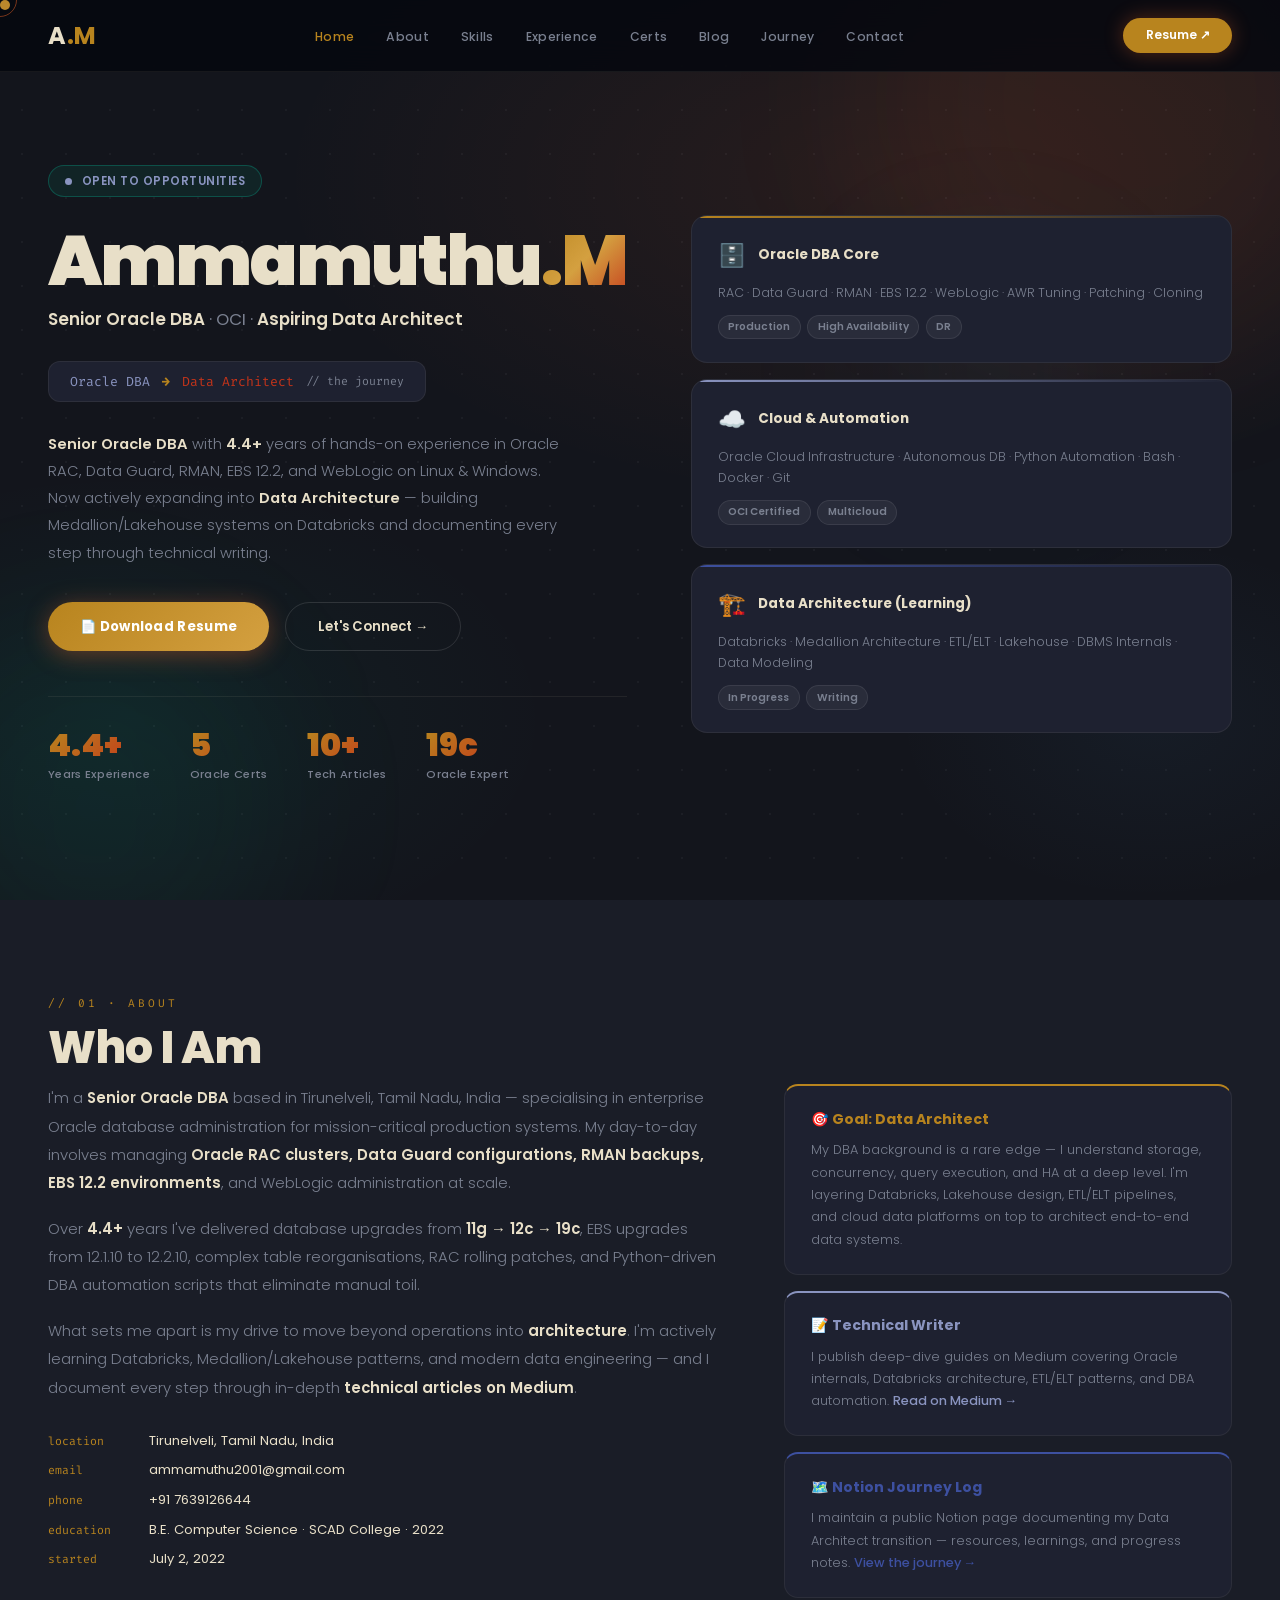
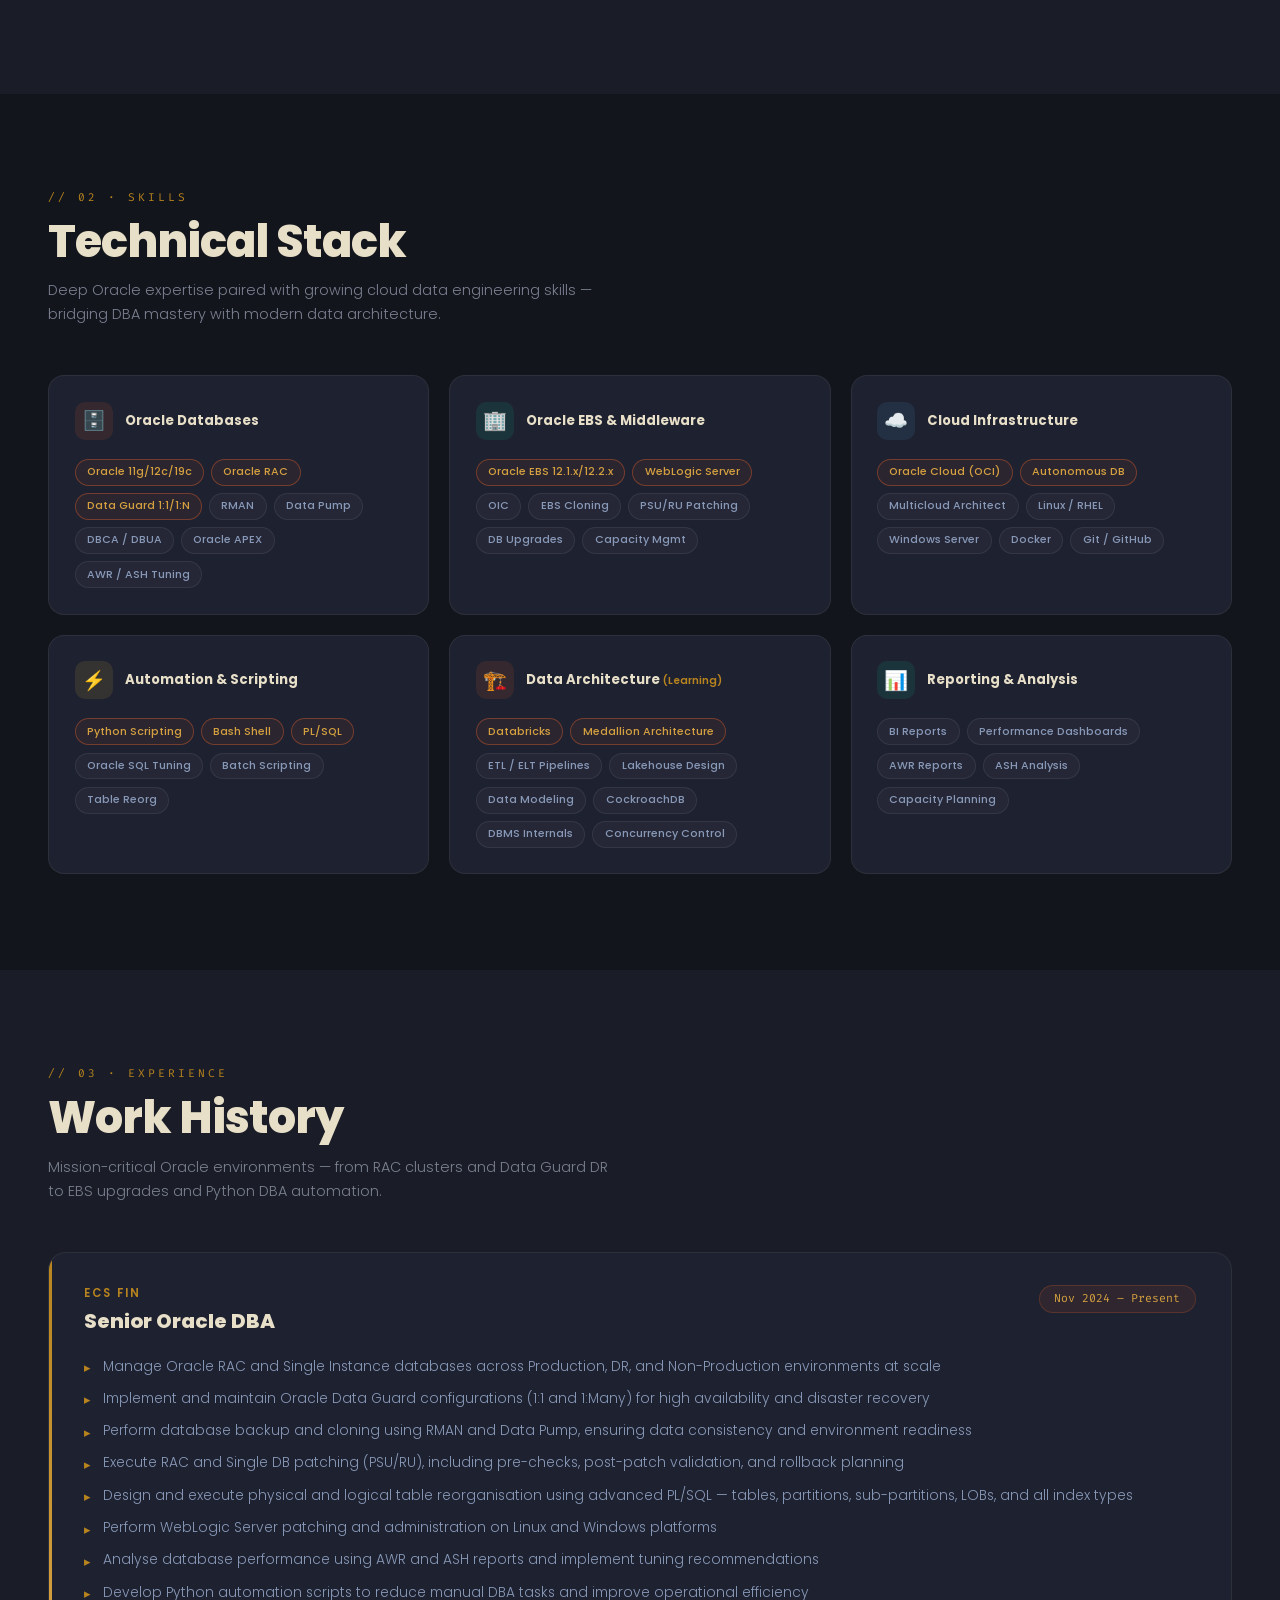
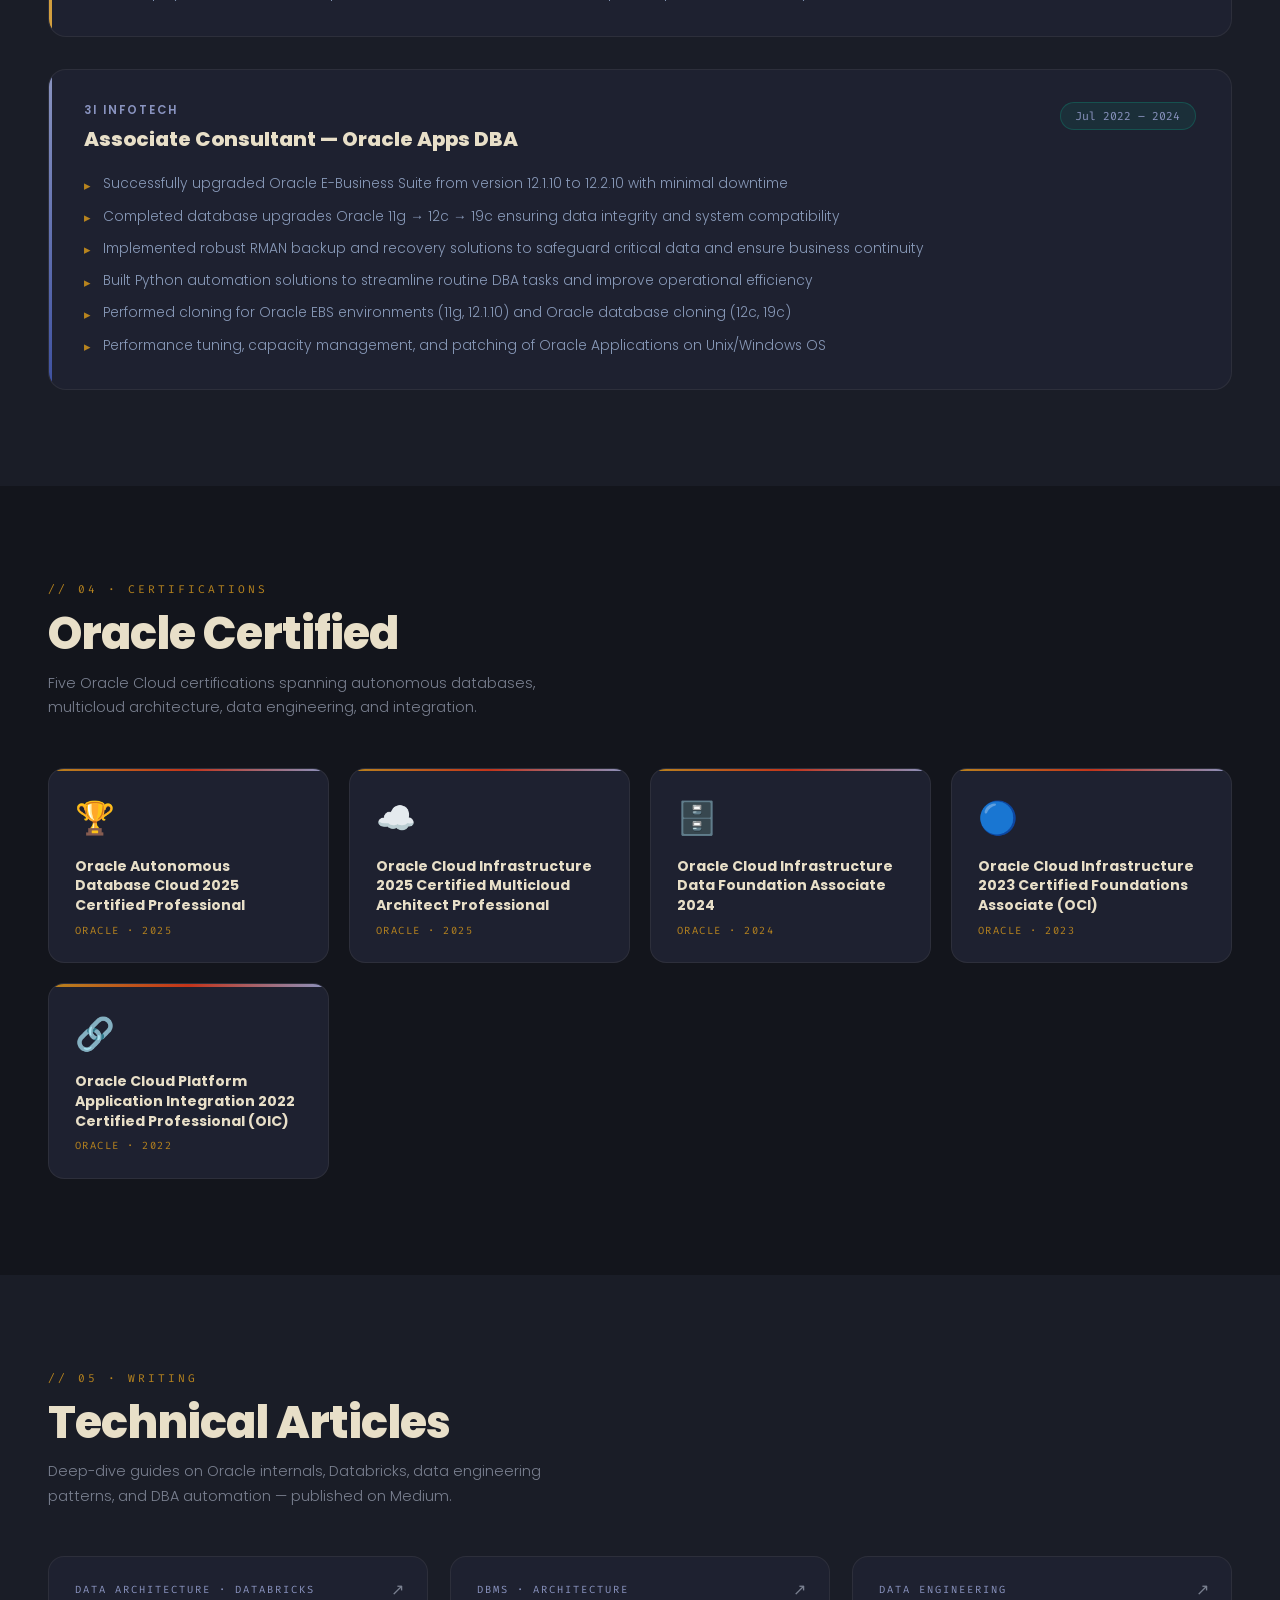
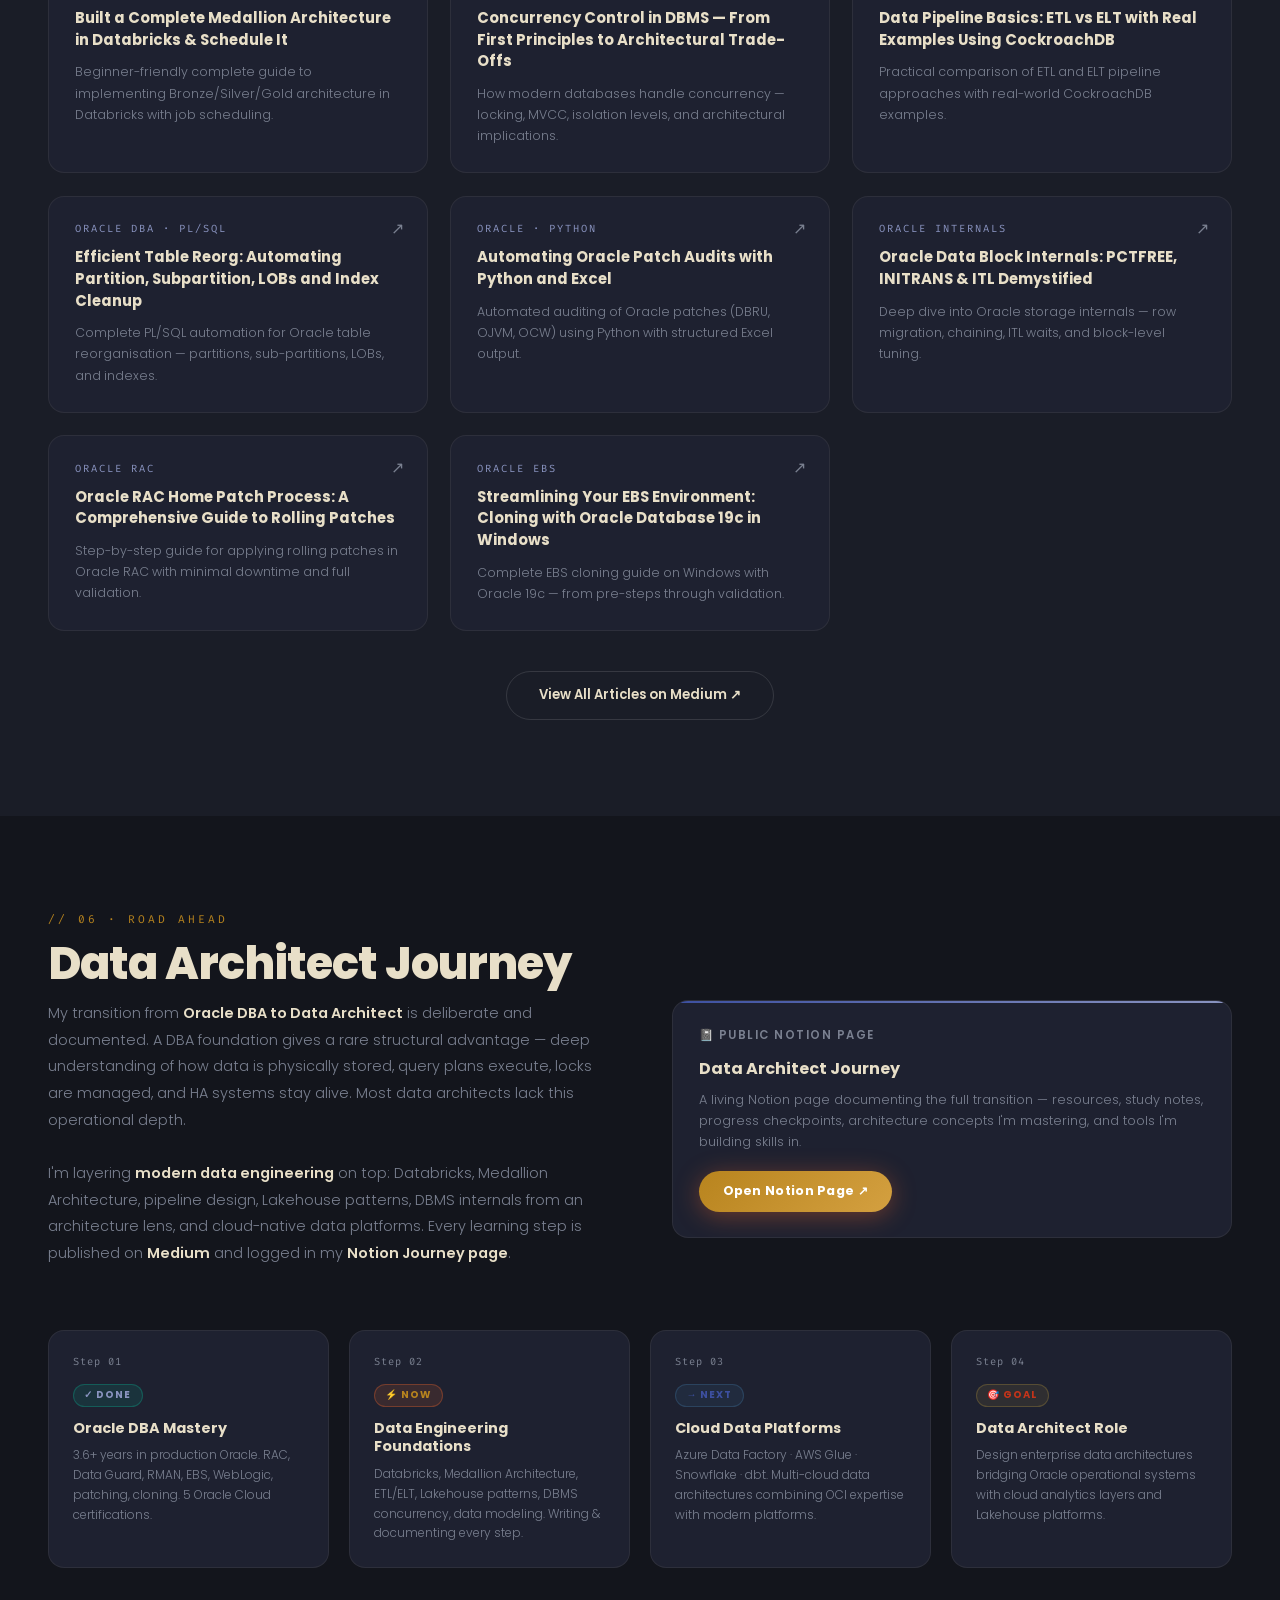
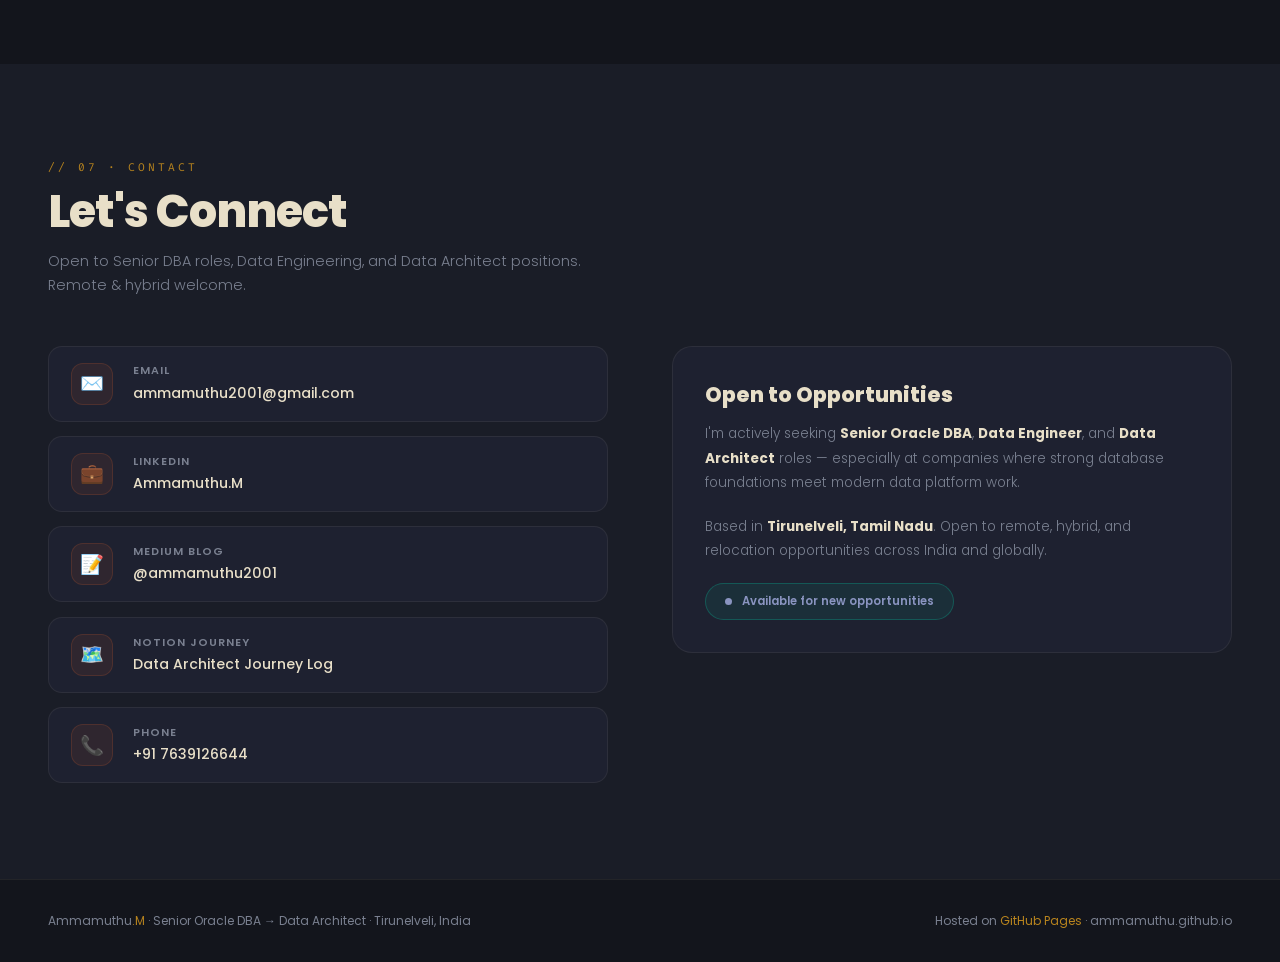
==== commit ef6e7ffd: "Update index.html" ====
--- a/index.html
+++ b/index.html
@@ -7,18 +7,18 @@
   <link href="https://fonts.googleapis.com/css2?family=Poppins:wght@300;400;500;600;700;800;900&family=Fira+Code:wght@300;400;500&display=swap" rel="stylesheet"/>
   <style>
     :root {
-      --bg:      #05080f;
-      --bg2:     #080d18;
-      --bg3:     #0e1525;
-      --card:    #111827;
-      --orange:  #ff6b2b;
-      --orange2: #ff8c55;
-      --teal:    #00d4aa;
-      --blue:    #4fa3e0;
-      --gold:    #f5c842;
-      --text:    #eef2ff;
-      --sub:     #8899b8;
-      --border:  rgba(255,255,255,0.06);
+      --bg:      #13151c;
+      --bg2:     #1a1d27;
+      --bg3:     #20243180;
+      --card:    #1e2130;
+      --orange:  #b8841e;
+      --orange2: #d4a040;
+      --teal:    #8a94c0;
+      --blue:    #3d50a0;
+      --gold:    #c4341a;
+      --text:    #e8dfc8;
+      --sub:     #7a8090;
+      --border:  rgba(232,223,200,0.07);
     }
     *,*::before,*::after{margin:0;padding:0;box-sizing:border-box;}
     html{scroll-behavior:smooth;}
@@ -261,7 +261,7 @@
     <li><a href="#journey">Journey</a></li>
     <li><a href="#contact">Contact</a></li>
   </ul>
-  <a href="https://drive.google.com/file/d/1HIdIQos8ESiyCvPLMY0kb2cvi-lAjPSE/view?usp=sharing" target="_blank" class="nav-cta">Resume ↗</a>
+  <a href="https://drive.google.com/file/d/1j8mu4E0I0X-9jITXJkTzc2o6ejK7V6Ch/view?usp=sharing" target="_blank" class="nav-cta">Resume ↗</a>
 </nav>
 
 <!-- HERO -->
@@ -286,7 +286,7 @@
         <strong>Senior Oracle DBA</strong> with <strong id="exp-hero">--</strong> years of hands-on experience in Oracle RAC, Data Guard, RMAN, EBS 12.2, and WebLogic on Linux &amp; Windows. Now actively expanding into <strong>Data Architecture</strong> — building Medallion/Lakehouse systems on Databricks and documenting every step through technical writing.
       </p>
       <div class="hero-btns">
-        <a href="https://drive.google.com/file/d/1HIdIQos8ESiyCvPLMY0kb2cvi-lAjPSE/view?usp=sharing" target="_blank" class="btn-fill">📄 Download Resume</a>
+        <a href="https://drive.google.com/file/d/1j8mu4E0I0X-9jITXJkTzc2o6ejK7V6Ch/view?usp=sharing" target="_blank" class="btn-fill">📄 Download Resume</a>
         <a href="#contact" class="btn-ghost">Let's Connect →</a>
       </div>
       <div class="hero-stats">
